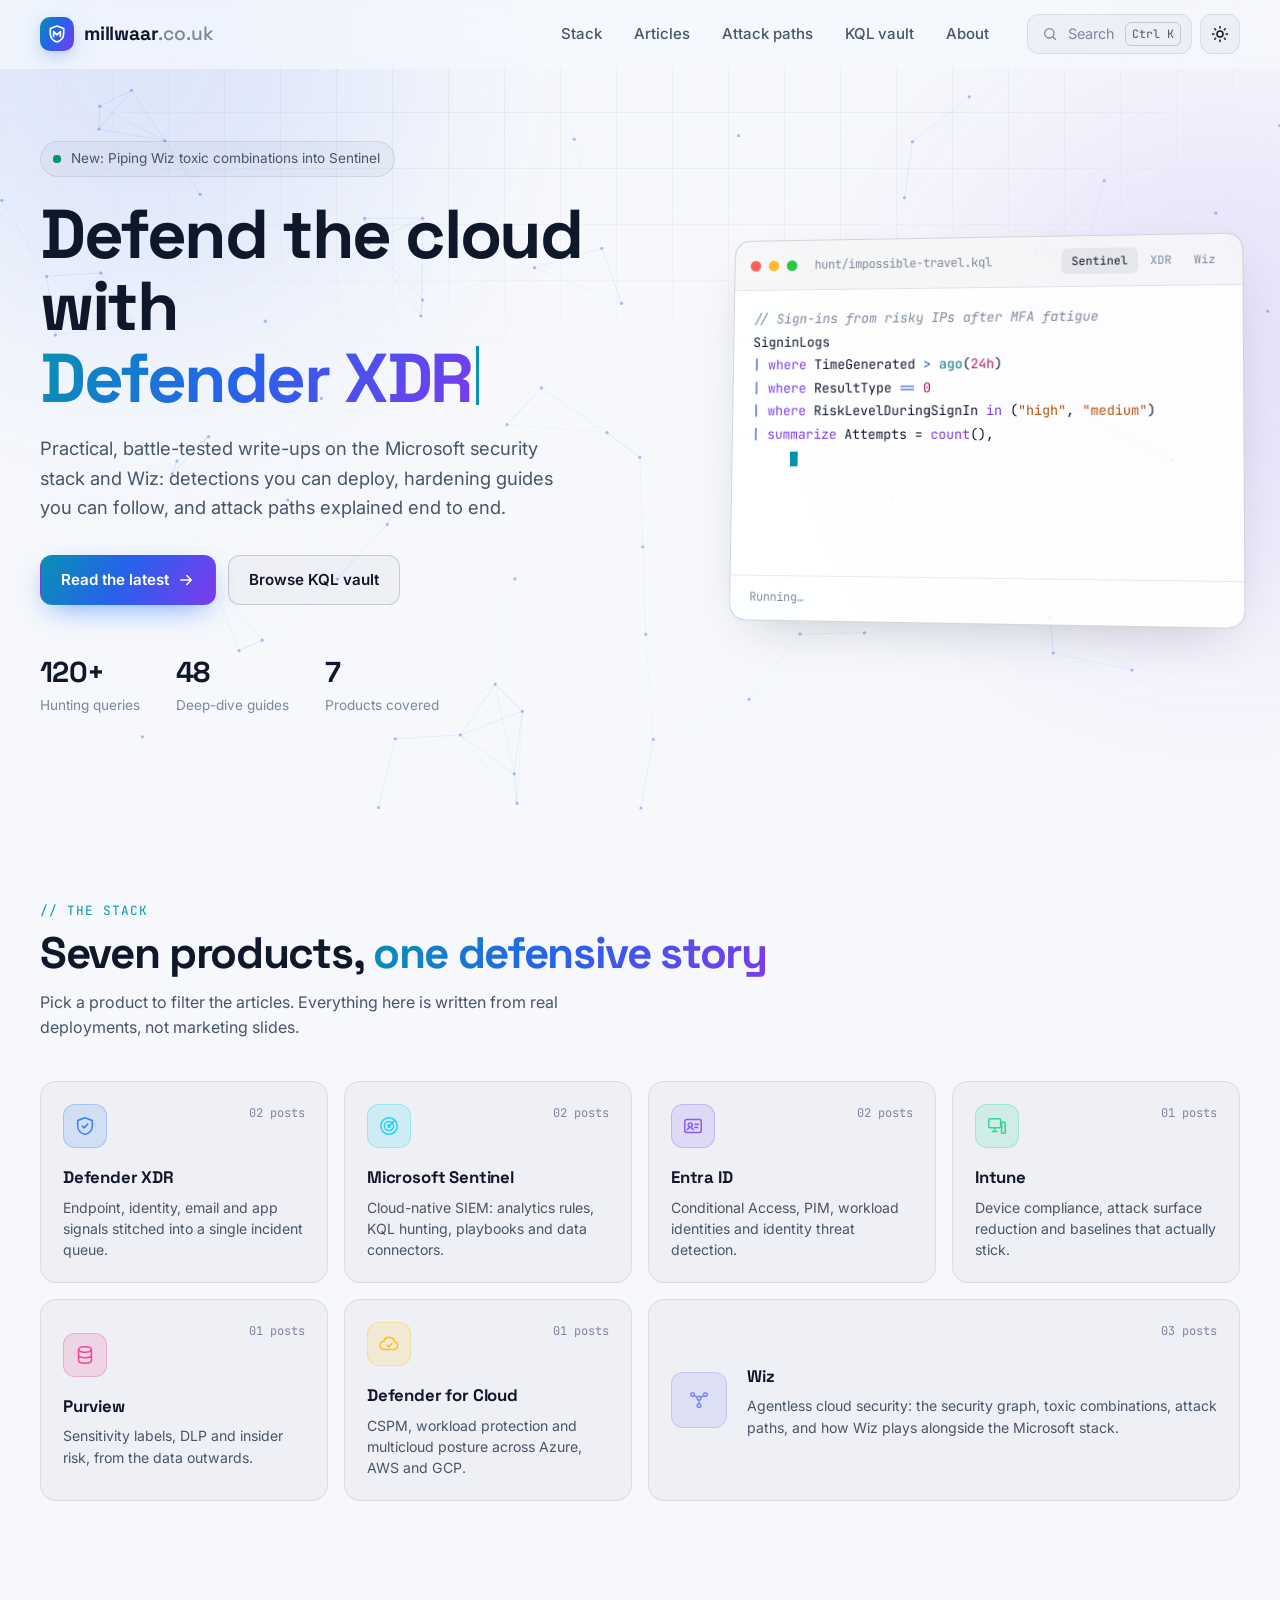
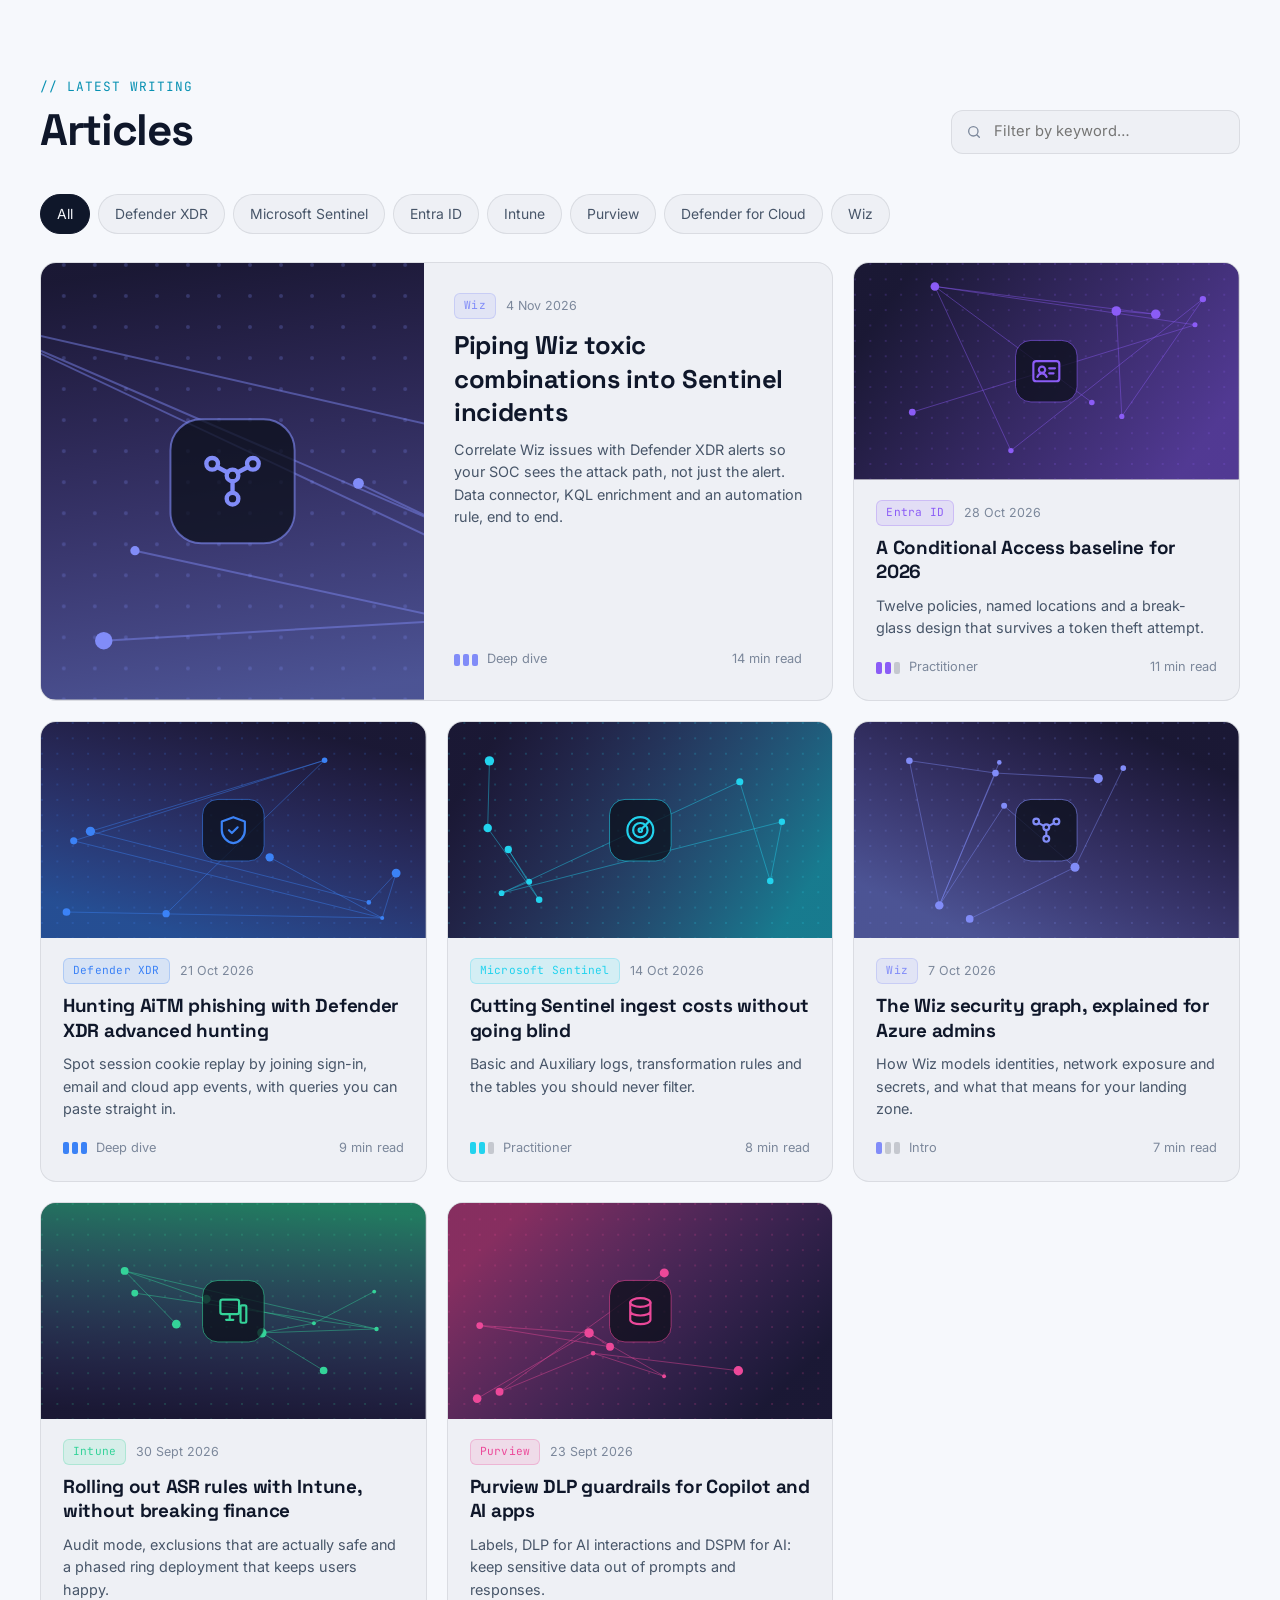
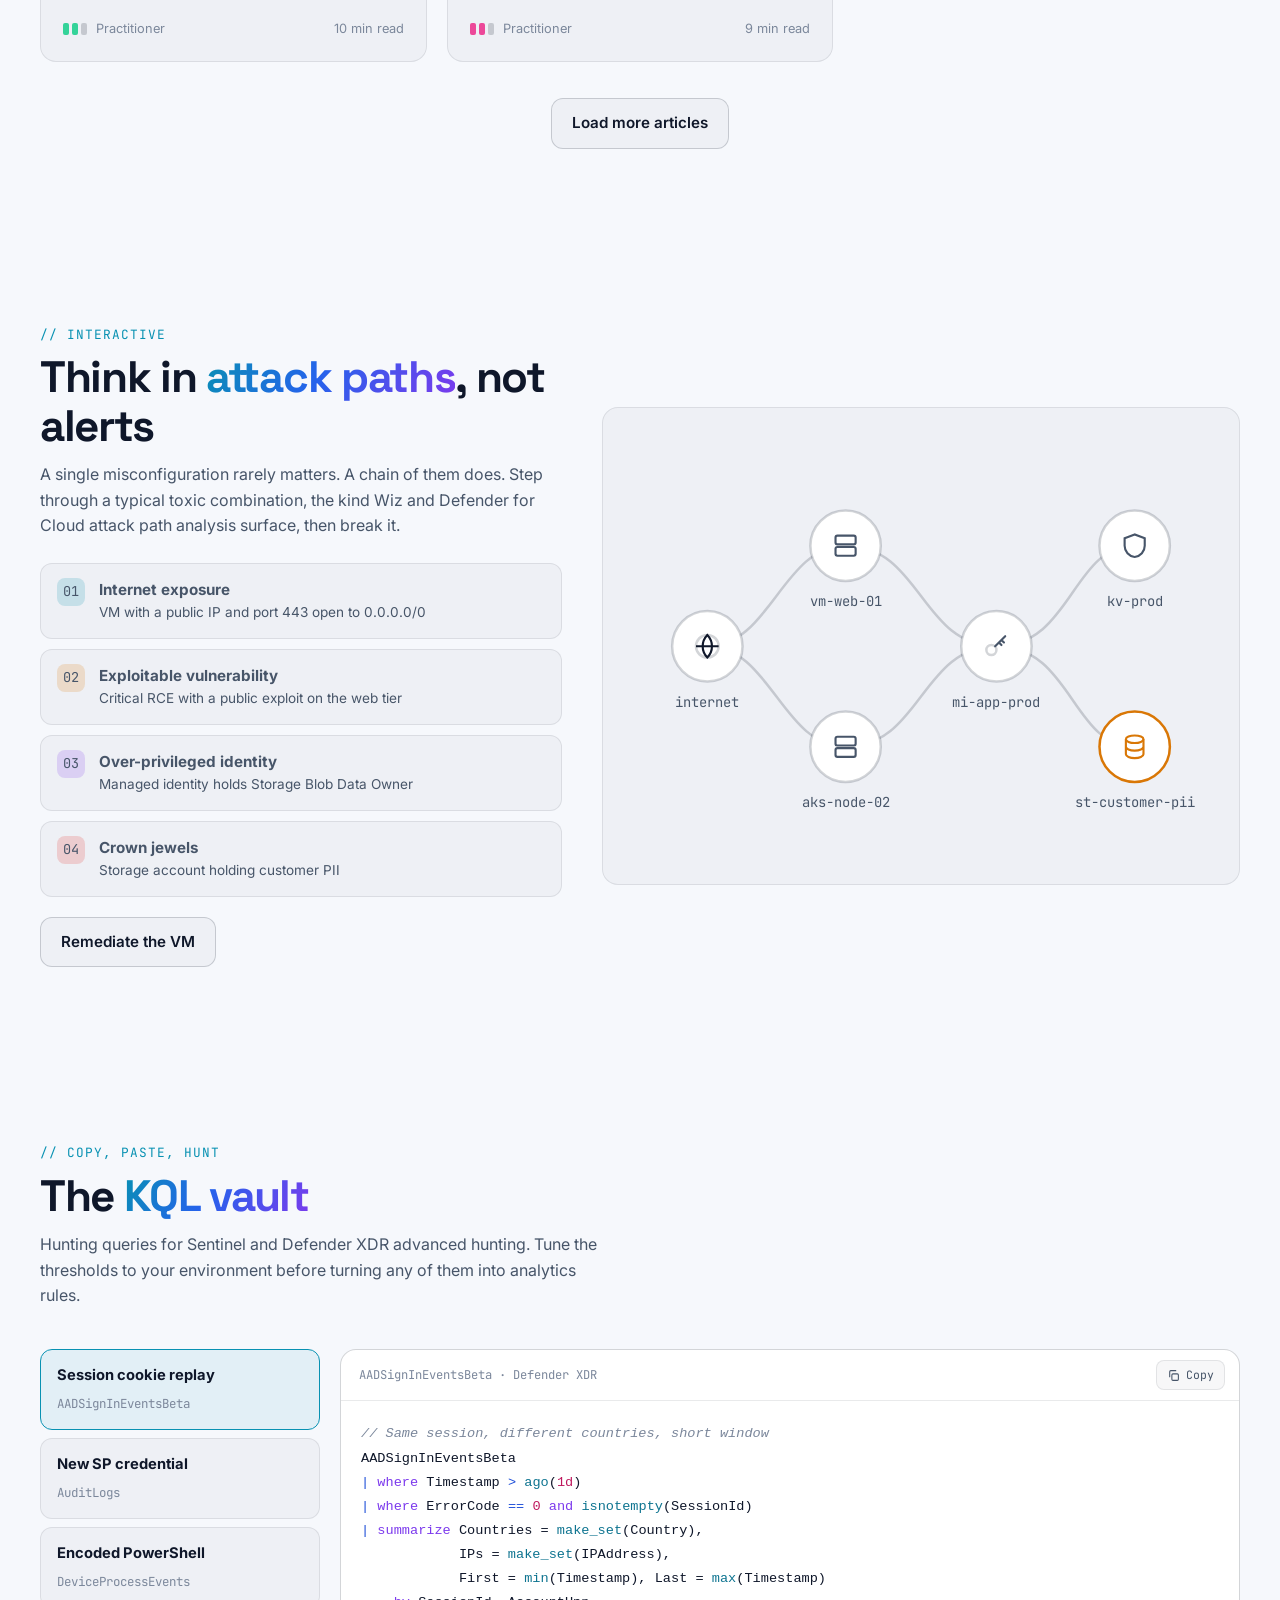
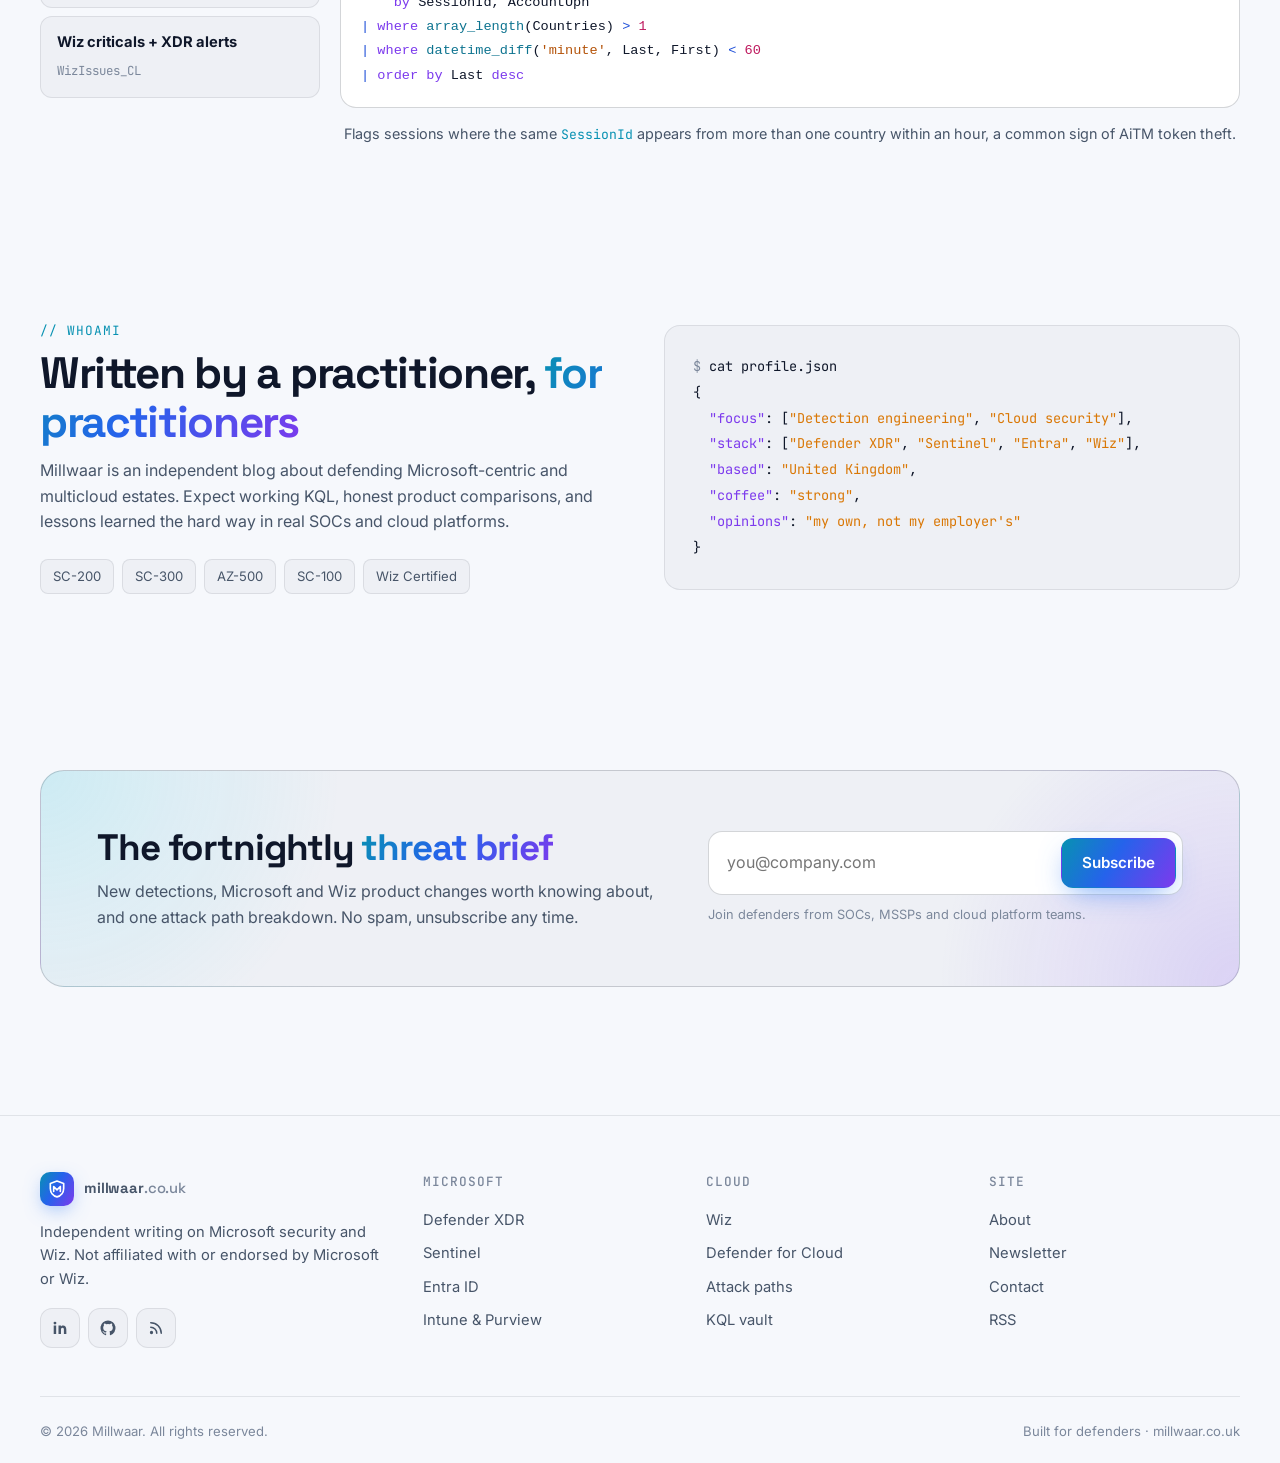
==== index.html @ f698fd33 "Design Millwaar cyber security blog site Static, dependency-free site for millwaar.co.uk covering th" ====
<!doctype html>
<html lang="en-GB">
<head>
  <meta charset="utf-8">
  <meta name="viewport" content="width=device-width, initial-scale=1">
  <title>Millwaar · Microsoft Security &amp; Wiz</title>
  <meta name="description" content="Hands-on cyber security writing on the Microsoft security stack (Defender XDR, Sentinel, Entra ID, Intune, Purview, Defender for Cloud) and Wiz cloud security.">
  <link rel="canonical" href="https://millwaar.co.uk/">
  <meta property="og:type" content="website">
  <meta property="og:title" content="Millwaar · Microsoft Security & Wiz">
  <meta property="og:description" content="Detections, hardening guides and cloud attack paths for defenders running Microsoft security and Wiz.">
  <meta property="og:url" content="https://millwaar.co.uk/">
  <meta name="theme-color" content="#07090f">
  <link rel="icon" href="assets/favicon.svg" type="image/svg+xml">
  <link rel="preconnect" href="https://fonts.googleapis.com">
  <link rel="preconnect" href="https://fonts.gstatic.com" crossorigin>
  <link href="https://fonts.googleapis.com/css2?family=Inter:wght@400;500;600;700&family=JetBrains+Mono:wght@400;500&family=Space+Grotesk:wght@500;600;700&display=swap" rel="stylesheet">
  <link rel="stylesheet" href="assets/css/styles.css">
  <script>
    (function () {
      var t; try { t = localStorage.getItem('mw-theme'); } catch (e) {}
      if (!t) t = window.matchMedia('(prefers-color-scheme: light)').matches ? 'light' : 'dark';
      document.documentElement.dataset.theme = t;
    })();
  </script>
</head>
<body>
  <a class="skip-link" href="#main">Skip to content</a>
  <div class="bg-grid" aria-hidden="true"></div>
  <div class="bg-glow bg-glow--1" aria-hidden="true"></div>
  <div class="bg-glow bg-glow--2" aria-hidden="true"></div>
  <div class="cursor-glow" aria-hidden="true"></div>

  <header class="site-header">
    <nav class="nav container" aria-label="Main">
      <a class="logo" href="./" aria-label="Millwaar home">
        <span class="logo__mark"><svg viewBox="0 0 24 24" fill="none" stroke="currentColor" stroke-width="2" stroke-linecap="round" stroke-linejoin="round"><path d="M12 2.5 4 5.5v6c0 5 3.4 9 8 10 4.6-1 8-5 8-10v-6l-8-3Z"/><path d="M8 15V9l4 4 4-4v6"/></svg></span>
        <span>millwaar<span class="logo__tld">.co.uk</span></span>
      </a>
      <ul class="nav__links" id="nav-links">
        <li><a href="#stack">Stack</a></li>
        <li><a href="#articles">Articles</a></li>
        <li><a href="#attack-paths">Attack paths</a></li>
        <li><a href="#kql">KQL vault</a></li>
        <li><a href="#about">About</a></li>
      </ul>
      <div class="nav__actions">
        <button class="search-trigger" type="button" aria-label="Search articles">
          <svg viewBox="0 0 24 24" fill="none" stroke="currentColor" stroke-width="2" stroke-linecap="round"><circle cx="11" cy="11" r="7"/><path d="m20 20-3.5-3.5"/></svg>
          <span class="search-trigger__label">Search</span><span class="kbd">Ctrl K</span>
        </button>
        <button class="icon-btn theme-toggle" type="button" aria-label="Toggle colour theme">
          <svg class="icon-moon" viewBox="0 0 24 24" fill="none" stroke="currentColor" stroke-width="2" stroke-linecap="round" stroke-linejoin="round"><path d="M20 14.5A8 8 0 0 1 9.5 4 8 8 0 1 0 20 14.5Z"/></svg>
          <svg class="icon-sun" viewBox="0 0 24 24" fill="none" stroke="currentColor" stroke-width="2" stroke-linecap="round"><circle cx="12" cy="12" r="4"/><path d="M12 2v2M12 20v2M4.9 4.9l1.4 1.4M17.7 17.7l1.4 1.4M2 12h2M20 12h2M4.9 19.1l1.4-1.4M17.7 6.3l1.4-1.4"/></svg>
        </button>
        <button class="icon-btn menu-toggle" type="button" aria-label="Open menu" aria-expanded="false" aria-controls="nav-links">
          <svg viewBox="0 0 24 24" fill="none" stroke="currentColor" stroke-width="2" stroke-linecap="round"><path d="M4 7h16M4 12h16M4 17h16"/></svg>
        </button>
      </div>
    </nav>
  </header>

  <main id="main">
    <!-- Hero -->
    <section class="hero">
      <canvas class="hero__canvas" aria-hidden="true"></canvas>
      <div class="container hero__inner">
        <div>
          <span class="eyebrow"><span class="pulse"></span> New: Piping Wiz toxic combinations into Sentinel</span>
          <h1>Defend the cloud with<br><span class="grad-text typed" data-words='["Defender XDR","Sentinel","Entra ID","Purview","Intune","Wiz"]'>Defender XDR</span></h1>
          <p class="hero__lead">Practical, battle-tested write-ups on the Microsoft security stack and Wiz: detections you can deploy, hardening guides you can follow, and attack paths explained end to end.</p>
          <div class="hero__cta">
            <a class="btn btn--primary" href="#articles">Read the latest
              <svg viewBox="0 0 24 24" fill="none" stroke="currentColor" stroke-width="2" stroke-linecap="round" stroke-linejoin="round"><path d="M5 12h14M13 6l6 6-6 6"/></svg></a>
            <a class="btn btn--ghost" href="#kql">Browse KQL vault</a>
          </div>
          <div class="hero__stats">
            <div><div class="stat__num" data-count="120" data-suffix="+">0</div><div class="stat__label">Hunting queries</div></div>
            <div><div class="stat__num" data-count="48">0</div><div class="stat__label">Deep-dive guides</div></div>
            <div><div class="stat__num" data-count="7">0</div><div class="stat__label">Products covered</div></div>
          </div>
        </div>

        <div class="console" aria-label="Example hunting queries">
          <div class="console__bar">
            <span class="dot dot--r"></span><span class="dot dot--y"></span><span class="dot dot--g"></span>
            <span class="console__title">hunt/impossible-travel.kql</span>
            <div class="console__tabs" role="tablist">
              <button class="console__tab is-active" data-tab="sentinel" role="tab" aria-selected="true">Sentinel</button>
              <button class="console__tab" data-tab="defender" role="tab" aria-selected="false">XDR</button>
              <button class="console__tab" data-tab="wiz" role="tab" aria-selected="false">Wiz</button>
            </div>
          </div>
          <div class="console__body" aria-live="off"></div>
          <div class="console__result"><span>Running…</span><span></span></div>
        </div>
      </div>
    </section>

    <!-- Stack -->
    <section class="section" id="stack">
      <div class="container">
        <div class="section__head reveal">
          <div>
            <div class="section__kicker">// the stack</div>
            <h2 class="section__title">Seven products, <span class="grad-text">one defensive story</span></h2>
            <p class="section__sub">Pick a product to filter the articles. Everything here is written from real deployments, not marketing slides.</p>
          </div>
        </div>
        <div class="stack-grid" id="stack-grid"></div>
      </div>
    </section>

    <!-- Articles -->
    <section class="section" id="articles">
      <div class="container">
        <div class="section__head reveal">
          <div>
            <div class="section__kicker">// latest writing</div>
            <h2 class="section__title">Articles</h2>
          </div>
          <label class="post-search">
            <svg viewBox="0 0 24 24" fill="none" stroke="currentColor" stroke-width="2" stroke-linecap="round"><circle cx="11" cy="11" r="7"/><path d="m20 20-3.5-3.5"/></svg>
            <input id="post-search" type="search" placeholder="Filter by keyword…" aria-label="Filter articles by keyword">
          </label>
        </div>
        <div class="filters reveal" role="group" aria-label="Filter by product"></div>
        <div class="posts-grid" id="posts-grid" aria-live="polite"></div>
        <div class="load-more-wrap"><button class="btn btn--ghost" id="load-more" type="button">Load more articles</button></div>
      </div>
    </section>

    <!-- Attack path -->
    <section class="section" id="attack-paths">
      <div class="container graph-wrap">
        <div class="reveal">
          <div class="section__kicker">// interactive</div>
          <h2 class="section__title">Think in <span class="grad-text">attack paths</span>, not alerts</h2>
          <p class="section__sub">A single misconfiguration rarely matters. A chain of them does. Step through a typical toxic combination, the kind Wiz and Defender for Cloud attack path analysis surface, then break it.</p>
          <ol class="steps">
            <li><button class="step" data-goto="1" style="--accent:var(--cyan)"><span class="step__n">01</span><span><strong>Internet exposure</strong><span>VM with a public IP and port 443 open to 0.0.0.0/0</span></span></button></li>
            <li><button class="step" data-goto="2" style="--accent:var(--amber)"><span class="step__n">02</span><span><strong>Exploitable vulnerability</strong><span>Critical RCE with a public exploit on the web tier</span></span></button></li>
            <li><button class="step" data-goto="3" style="--accent:var(--violet)"><span class="step__n">03</span><span><strong>Over-privileged identity</strong><span>Managed identity holds Storage Blob Data Owner</span></span></button></li>
            <li><button class="step" data-goto="4" style="--accent:var(--red)"><span class="step__n">04</span><span><strong>Crown jewels</strong><span>Storage account holding customer PII</span></span></button></li>
          </ol>
          <div style="margin-top:20px"><button class="btn btn--ghost" id="fix-path" type="button">Remediate the VM</button></div>
        </div>
        <div class="graph-panel reveal">
          <svg id="attack-graph" viewBox="0 0 480 360" role="img" aria-label="Attack path from the internet through a vulnerable VM and managed identity to a storage account">
            <path class="g-edge" data-step="1" d="M70 180 C 120 180, 130 100, 180 100"/>
            <path class="g-edge" d="M70 180 C 120 180, 130 260, 180 260"/>
            <path class="g-edge" data-step="3" d="M180 100 C 240 100, 240 180, 300 180"/>
            <path class="g-edge" d="M180 260 C 240 260, 240 180, 300 180"/>
            <path class="g-edge" d="M300 180 C 360 180, 360 100, 410 100"/>
            <path class="g-edge" data-step="4" d="M300 180 C 360 180, 360 260, 410 260"/>

            <g class="g-node" data-step="1" transform="translate(70 180)">
              <circle r="28"/><g class="g-icon" transform="translate(-12 -12)"><svg width="24" height="24" viewBox="0 0 24 24" fill="none" stroke="currentColor" stroke-width="1.7"><circle cx="12" cy="12" r="9"/><path d="M3 12h18M12 3c2.5 2.6 3.7 5.6 3.7 9s-1.2 6.4-3.7 9c-2.5-2.6-3.7-5.6-3.7-9S9.5 5.6 12 3Z"/></svg></g>
              <text y="48">internet</text>
            </g>
            <g class="g-node" data-step="1" data-fix transform="translate(180 100)">
              <circle r="28"/><g transform="translate(-12 -12)" style="color:var(--text-dim)"><svg width="24" height="24" viewBox="0 0 24 24" fill="none" stroke="currentColor" stroke-width="1.7"><rect x="4" y="4" width="16" height="7" rx="1.5"/><rect x="4" y="13" width="16" height="7" rx="1.5"/></svg></g>
              <text y="48">vm-web-01</text>
              <g class="g-badge" transform="translate(20 -26)" style="opacity:0;transition:opacity .3s">
                <rect x="-4" y="-10" width="64" height="20" rx="6" fill="var(--amber)"/>
                <text x="28" y="4" style="fill:#000;font-size:10px;font-weight:600">CVE · 9.8</text>
              </g>
            </g>
            <g class="g-node" transform="translate(180 260)">
              <circle r="28"/><g transform="translate(-12 -12)" style="color:var(--text-dim)"><svg width="24" height="24" viewBox="0 0 24 24" fill="none" stroke="currentColor" stroke-width="1.7"><rect x="4" y="4" width="16" height="7" rx="1.5"/><rect x="4" y="13" width="16" height="7" rx="1.5"/></svg></g>
              <text y="48">aks-node-02</text>
            </g>
            <g class="g-node" data-step="3" transform="translate(300 180)">
              <circle r="28"/><g transform="translate(-12 -12)" style="color:var(--text-dim)"><svg width="24" height="24" viewBox="0 0 24 24" fill="none" stroke="currentColor" stroke-width="1.7" stroke-linecap="round"><circle cx="8" cy="15" r="4"/><path d="m11 12 8-8M16 7l2 2M14 9l2 2"/></svg></g>
              <text y="48">mi-app-prod</text>
            </g>
            <g class="g-node" transform="translate(410 100)">
              <circle r="28"/><g transform="translate(-12 -12)" style="color:var(--text-dim)"><svg width="24" height="24" viewBox="0 0 24 24" fill="none" stroke="currentColor" stroke-width="1.7"><path d="M12 3 4 6v6c0 4.5 3.4 8.4 8 9 4.6-.6 8-4.5 8-9V6l-8-3Z"/></svg></g>
              <text y="48">kv-prod</text>
            </g>
            <g class="g-node is-crown" data-step="4" transform="translate(410 260)">
              <circle r="28"/><g transform="translate(-12 -12)" style="color:var(--amber)"><svg width="24" height="24" viewBox="0 0 24 24" fill="none" stroke="currentColor" stroke-width="1.7"><ellipse cx="12" cy="6" rx="7" ry="3"/><path d="M5 6v6c0 1.7 3.1 3 7 3s7-1.3 7-3V6M5 12v6c0 1.7 3.1 3 7 3s7-1.3 7-3v-6"/></svg></g>
              <text y="48">st-customer-pii</text>
            </g>
          </svg>
        </div>
      </div>
    </section>

    <!-- KQL vault -->
    <section class="section" id="kql">
      <div class="container">
        <div class="section__head reveal">
          <div>
            <div class="section__kicker">// copy, paste, hunt</div>
            <h2 class="section__title">The <span class="grad-text">KQL vault</span></h2>
            <p class="section__sub">Hunting queries for Sentinel and Defender XDR advanced hunting. Tune the thresholds to your environment before turning any of them into analytics rules.</p>
          </div>
        </div>
        <div class="kql-layout reveal">
          <div class="kql-list" id="kql-list" role="tablist" aria-label="Queries"></div>
          <div>
            <div class="code-block">
              <div class="code-block__head"><span id="kql-file"></span>
                <button class="copy-btn" type="button"><svg viewBox="0 0 24 24" fill="none" stroke="currentColor" stroke-width="2"><rect x="9" y="9" width="12" height="12" rx="2"/><path d="M5 15V5a2 2 0 0 1 2-2h10"/></svg><span>Copy</span></button>
              </div>
              <pre><code id="kql-code"></code></pre>
            </div>
            <p class="kql-desc" id="kql-desc"></p>
          </div>
        </div>
      </div>
    </section>

    <!-- About -->
    <section class="section" id="about">
      <div class="container about">
        <div class="reveal">
          <div class="section__kicker">// whoami</div>
          <h2 class="section__title">Written by a practitioner, <span class="grad-text">for practitioners</span></h2>
          <p class="section__sub">Millwaar is an independent blog about defending Microsoft-centric and multicloud estates. Expect working KQL, honest product comparisons, and lessons learned the hard way in real SOCs and cloud platforms.</p>
          <div class="cert-list">
            <span class="cert">SC-200</span><span class="cert">SC-300</span><span class="cert">AZ-500</span><span class="cert">SC-100</span><span class="cert">Wiz Certified</span>
          </div>
        </div>
        <div class="about__card reveal" aria-label="Profile summary">
<span class="p">$</span> cat profile.json<br>
{<br>
&nbsp;&nbsp;<span class="k">"focus"</span>: [<span class="s">"Detection engineering"</span>, <span class="s">"Cloud security"</span>],<br>
&nbsp;&nbsp;<span class="k">"stack"</span>: [<span class="s">"Defender XDR"</span>, <span class="s">"Sentinel"</span>, <span class="s">"Entra"</span>, <span class="s">"Wiz"</span>],<br>
&nbsp;&nbsp;<span class="k">"based"</span>: <span class="s">"United Kingdom"</span>,<br>
&nbsp;&nbsp;<span class="k">"coffee"</span>: <span class="s">"strong"</span>,<br>
&nbsp;&nbsp;<span class="k">"opinions"</span>: <span class="s">"my own, not my employer's"</span><br>
}
        </div>
      </div>
    </section>

    <!-- Newsletter -->
    <section class="section" id="newsletter">
      <div class="container">
        <div class="newsletter reveal">
          <div>
            <h2>The fortnightly <span class="grad-text">threat brief</span></h2>
            <p>New detections, Microsoft and Wiz product changes worth knowing about, and one attack path breakdown. No spam, unsubscribe any time.</p>
          </div>
          <form class="subscribe-wrap" novalidate>
            <div class="subscribe">
              <input type="email" required placeholder="you@company.com" aria-label="Email address">
              <button class="btn btn--primary" type="submit">Subscribe</button>
            </div>
            <div class="subscribe__note">Join defenders from SOCs, MSSPs and cloud platform teams.</div>
          </form>
        </div>
      </div>
    </section>
  </main>

  <footer class="site-footer">
    <div class="container">
      <div class="footer__grid">
        <div class="footer__about">
          <a class="logo" href="./"><span class="logo__mark"><svg viewBox="0 0 24 24" fill="none" stroke="currentColor" stroke-width="2" stroke-linecap="round" stroke-linejoin="round"><path d="M12 2.5 4 5.5v6c0 5 3.4 9 8 10 4.6-1 8-5 8-10v-6l-8-3Z"/><path d="M8 15V9l4 4 4-4v6"/></svg></span><span>millwaar<span class="logo__tld">.co.uk</span></span></a>
          <p>Independent writing on Microsoft security and Wiz. Not affiliated with or endorsed by Microsoft or Wiz.</p>
          <div class="socials">
            <a class="icon-btn" href="#" aria-label="LinkedIn"><svg viewBox="0 0 24 24" fill="currentColor"><path d="M6.9 8.8H3.6V20h3.3V8.8ZM5.3 3.5a1.9 1.9 0 1 0 0 3.8 1.9 1.9 0 0 0 0-3.8ZM20.4 13.6c0-3-1.6-5-4.3-5-1.4 0-2.4.8-2.8 1.5V8.8H10V20h3.3v-5.6c0-1.5.3-2.9 2.1-2.9s1.8 1.7 1.8 3V20h3.3l-.1-6.4Z"/></svg></a>
            <a class="icon-btn" href="#" aria-label="GitHub"><svg viewBox="0 0 24 24" fill="currentColor"><path d="M12 2a10 10 0 0 0-3.2 19.5c.5.1.7-.2.7-.5v-1.7c-2.8.6-3.4-1.3-3.4-1.3-.4-1.2-1.1-1.5-1.1-1.5-.9-.6.1-.6.1-.6 1 .1 1.5 1 1.5 1 .9 1.6 2.4 1.1 3 .8.1-.6.4-1.1.6-1.3-2.2-.3-4.6-1.1-4.6-5 0-1.1.4-2 1-2.7-.1-.3-.4-1.3.1-2.7 0 0 .8-.3 2.8 1a9.6 9.6 0 0 1 5 0c1.9-1.3 2.8-1 2.8-1 .5 1.4.2 2.4.1 2.7.6.7 1 1.6 1 2.7 0 3.9-2.3 4.7-4.6 5 .4.3.7.9.7 1.9V21c0 .3.2.6.7.5A10 10 0 0 0 12 2Z"/></svg></a>
            <a class="icon-btn" href="#" aria-label="RSS feed"><svg viewBox="0 0 24 24" fill="none" stroke="currentColor" stroke-width="2" stroke-linecap="round"><path d="M5 11a8 8 0 0 1 8 8M5 5a14 14 0 0 1 14 14"/><circle cx="6" cy="18" r="1.2" fill="currentColor"/></svg></a>
          </div>
        </div>
        <div>
          <h4>Microsoft</h4>
          <ul><li><a href="#articles">Defender XDR</a></li><li><a href="#articles">Sentinel</a></li><li><a href="#articles">Entra ID</a></li><li><a href="#articles">Intune &amp; Purview</a></li></ul>
        </div>
        <div>
          <h4>Cloud</h4>
          <ul><li><a href="#articles">Wiz</a></li><li><a href="#articles">Defender for Cloud</a></li><li><a href="#attack-paths">Attack paths</a></li><li><a href="#kql">KQL vault</a></li></ul>
        </div>
        <div>
          <h4>Site</h4>
          <ul><li><a href="#about">About</a></li><li><a href="#newsletter">Newsletter</a></li><li><a href="mailto:hello@millwaar.co.uk">Contact</a></li><li><a href="#">RSS</a></li></ul>
        </div>
      </div>
      <div class="footer__bottom">
        <span>© <span data-year>2026</span> Millwaar. All rights reserved.</span>
        <span>Built for defenders · millwaar.co.uk</span>
      </div>
    </div>
  </footer>

  <!-- Search modal -->
  <div class="search-modal" role="dialog" aria-modal="true" aria-label="Search articles">
    <div class="search-modal__backdrop"></div>
    <div class="search-modal__panel">
      <div class="search-modal__input">
        <svg viewBox="0 0 24 24" fill="none" stroke="currentColor" stroke-width="2" stroke-linecap="round"><circle cx="11" cy="11" r="7"/><path d="m20 20-3.5-3.5"/></svg>
        <input type="text" placeholder="Search Sentinel, Wiz, Conditional Access…" aria-label="Search">
        <span class="kbd">Esc</span>
      </div>
      <ul class="search-results" role="listbox"></ul>
      <div class="search-modal__foot"><span><span class="kbd">↑</span> <span class="kbd">↓</span> navigate</span><span><span class="kbd">↵</span> open</span></div>
    </div>
  </div>

  <script src="assets/js/data.js"></script>
  <script src="assets/js/main.js"></script>
</body>
</html>
---- assets/css/styles.css ----
/* ==========================================================================
   Millwaar — Cyber security blog
   Microsoft Security Stack & Wiz
   ========================================================================== */

:root {
  --bg: #07090f;
  --bg-2: #0c1019;
  --surface: rgba(255, 255, 255, 0.035);
  --surface-2: rgba(255, 255, 255, 0.06);
  --border: rgba(255, 255, 255, 0.08);
  --border-strong: rgba(255, 255, 255, 0.16);
  --text: #e8ecf4;
  --text-dim: #9aa4b8;
  --text-faint: #6b7489;

  --cyan: #22d3ee;
  --blue: #3b82f6;
  --violet: #8b5cf6;
  --pink: #ec4899;
  --green: #34d399;
  --amber: #fbbf24;
  --red: #f87171;

  --grad: linear-gradient(120deg, var(--cyan) 0%, var(--blue) 45%, var(--violet) 100%);
  --grad-soft: linear-gradient(120deg, rgba(34, 211, 238, .15), rgba(139, 92, 246, .15));

  --radius: 16px;
  --radius-sm: 10px;
  --shadow: 0 20px 60px -20px rgba(0, 0, 0, .6);
  --maxw: 1200px;

  --font-sans: "Inter", system-ui, -apple-system, "Segoe UI", sans-serif;
  --font-display: "Space Grotesk", var(--font-sans);
  --font-mono: "JetBrains Mono", ui-monospace, "Cascadia Code", Consolas, monospace;

  color-scheme: dark;
}

:root[data-theme="light"] {
  --bg: #f6f8fc;
  --bg-2: #ffffff;
  --surface: rgba(15, 23, 42, 0.03);
  --surface-2: rgba(15, 23, 42, 0.06);
  --border: rgba(15, 23, 42, 0.09);
  --border-strong: rgba(15, 23, 42, 0.18);
  --text: #0f172a;
  --text-dim: #475569;
  --text-faint: #7b879b;
  --cyan: #0891b2;
  --blue: #2563eb;
  --violet: #7c3aed;
  --green: #059669;
  --amber: #d97706;
  --red: #dc2626;
  --shadow: 0 20px 50px -24px rgba(15, 23, 42, .25);
  color-scheme: light;
}

*, *::before, *::after { box-sizing: border-box; }

html { scroll-behavior: smooth; -webkit-text-size-adjust: 100%; }

body {
  margin: 0;
  background: var(--bg);
  color: var(--text);
  font-family: var(--font-sans);
  font-size: 16px;
  line-height: 1.6;
  -webkit-font-smoothing: antialiased;
  overflow-x: hidden;
  transition: background .3s ease, color .3s ease;
}

img, svg { display: block; max-width: 100%; }
a { color: inherit; text-decoration: none; }
button { font: inherit; color: inherit; cursor: pointer; }
::selection { background: rgba(34, 211, 238, .3); }

:focus-visible { outline: 2px solid var(--cyan); outline-offset: 3px; border-radius: 6px; }

.container { width: min(var(--maxw), 100% - 32px); margin-inline: auto; }

.skip-link {
  position: absolute; left: 16px; top: -60px; z-index: 200;
  background: var(--cyan); color: #000; padding: 8px 14px; border-radius: 8px; font-weight: 600;
}
.skip-link:focus { top: 16px; }

/* Background ornaments ---------------------------------------------------- */
.bg-grid {
  position: fixed; inset: 0; z-index: -2; pointer-events: none;
  background-image:
    linear-gradient(var(--border) 1px, transparent 1px),
    linear-gradient(90deg, var(--border) 1px, transparent 1px);
  background-size: 56px 56px;
  mask-image: radial-gradient(ellipse 80% 60% at 50% 0%, #000 30%, transparent 75%);
  opacity: .55;
}
.bg-glow {
  position: fixed; z-index: -1; pointer-events: none; border-radius: 50%;
  filter: blur(120px); opacity: .35;
}
.bg-glow--1 { width: 520px; height: 520px; background: var(--blue); top: -200px; left: -120px; }
.bg-glow--2 { width: 480px; height: 480px; background: var(--violet); top: 120px; right: -180px; opacity: .25; }
:root[data-theme="light"] .bg-glow { opacity: .12; }

.cursor-glow {
  position: fixed; width: 420px; height: 420px; border-radius: 50%; pointer-events: none; z-index: -1;
  background: radial-gradient(circle, rgba(34, 211, 238, .08), transparent 65%);
  transform: translate(-50%, -50%); transition: opacity .3s; opacity: 0;
}

/* Header ------------------------------------------------------------------ */
.site-header {
  position: sticky; top: 0; z-index: 100;
  backdrop-filter: blur(16px) saturate(140%);
  -webkit-backdrop-filter: blur(16px) saturate(140%);
  background: color-mix(in srgb, var(--bg) 72%, transparent);
  border-bottom: 1px solid transparent;
  transition: border-color .3s;
}
.site-header.is-scrolled { border-bottom-color: var(--border); }
.nav { display: flex; align-items: center; gap: 24px; height: 68px; }

.logo { display: flex; align-items: center; gap: 10px; font-family: var(--font-display); font-weight: 700; font-size: 1.2rem; letter-spacing: -.01em; }
.logo__mark {
  width: 34px; height: 34px; border-radius: 10px; display: grid; place-items: center;
  background: var(--grad); color: #fff; box-shadow: 0 6px 20px -6px rgba(59, 130, 246, .7);
}
.logo__mark svg { width: 20px; height: 20px; }
.logo__tld { color: var(--text-faint); font-weight: 500; }

.nav__links { display: flex; gap: 4px; margin-left: auto; list-style: none; padding: 0; margin-block: 0; }
.nav__links a {
  padding: 8px 14px; border-radius: 999px; color: var(--text-dim); font-size: .94rem; font-weight: 500;
  transition: color .2s, background .2s;
}
.nav__links a:hover, .nav__links a[aria-current="page"] { color: var(--text); background: var(--surface-2); }

.nav__actions { display: flex; align-items: center; gap: 8px; }
.icon-btn {
  display: inline-grid; place-items: center; width: 40px; height: 40px; border-radius: 12px;
  background: var(--surface); border: 1px solid var(--border); transition: border-color .2s, background .2s;
}
.icon-btn:hover { border-color: var(--border-strong); background: var(--surface-2); }
.icon-btn svg { width: 18px; height: 18px; }

.search-trigger {
  display: inline-flex; align-items: center; gap: 10px; height: 40px; padding: 0 10px 0 14px;
  border-radius: 12px; background: var(--surface); border: 1px solid var(--border); color: var(--text-faint);
  font-size: .9rem; transition: border-color .2s;
}
.search-trigger:hover { border-color: var(--border-strong); }
.search-trigger svg { width: 16px; height: 16px; }
.kbd {
  font-family: var(--font-mono); font-size: .72rem; padding: 2px 6px; border-radius: 6px;
  border: 1px solid var(--border-strong); color: var(--text-dim);
}

.theme-toggle .icon-sun { display: none; }
:root[data-theme="light"] .theme-toggle .icon-sun { display: block; }
:root[data-theme="light"] .theme-toggle .icon-moon { display: none; }

.menu-toggle { display: none; }

/* Buttons ----------------------------------------------------------------- */
.btn {
  display: inline-flex; align-items: center; gap: 8px; padding: 12px 20px; border-radius: 12px;
  font-weight: 600; font-size: .95rem; border: 1px solid transparent; transition: transform .2s, box-shadow .2s, background .2s, border-color .2s;
}
.btn svg { width: 18px; height: 18px; transition: transform .2s; }
.btn:hover svg { transform: translateX(3px); }
.btn--primary { background: var(--grad); color: #fff; box-shadow: 0 10px 30px -10px rgba(59, 130, 246, .8); }
.btn--primary:hover { transform: translateY(-2px); box-shadow: 0 16px 40px -12px rgba(139, 92, 246, .9); }
.btn--ghost { background: var(--surface); border-color: var(--border-strong); }
.btn--ghost:hover { background: var(--surface-2); }

/* Hero -------------------------------------------------------------------- */
.hero { position: relative; padding: 72px 0 96px; }
.hero__canvas { position: absolute; inset: 0; width: 100%; height: 100%; z-index: -1; opacity: .7; }
.hero__inner { display: grid; grid-template-columns: 1.1fr .9fr; gap: 56px; align-items: center; }

.eyebrow {
  display: inline-flex; align-items: center; gap: 10px; padding: 6px 14px 6px 8px; border-radius: 999px;
  background: var(--surface); border: 1px solid var(--border); font-size: .85rem; color: var(--text-dim);
}
.pulse { position: relative; width: 8px; height: 8px; border-radius: 50%; background: var(--green); margin-left: 4px; }
.pulse::after {
  content: ""; position: absolute; inset: 0; border-radius: 50%; background: var(--green);
  animation: pulse 2s infinite;
}
@keyframes pulse { 0% { transform: scale(1); opacity: .7; } 100% { transform: scale(3); opacity: 0; } }

.hero h1 {
  font-family: var(--font-display); font-size: clamp(2.5rem, 5.4vw, 4.4rem); line-height: 1.04;
  letter-spacing: -.035em; margin: 22px 0 20px; font-weight: 700;
}
.grad-text { background: var(--grad); -webkit-background-clip: text; background-clip: text; color: transparent; }
.typed { display: inline-block; min-width: 1ch; }
.typed::after {
  content: ""; display: inline-block; width: 3px; height: .85em; margin-left: 4px; vertical-align: -0.05em;
  background: var(--cyan); animation: blink 1s steps(1) infinite;
}
@keyframes blink { 50% { opacity: 0; } }

.hero__lead { font-size: 1.15rem; color: var(--text-dim); max-width: 34rem; margin: 0 0 32px; }
.hero__cta { display: flex; flex-wrap: wrap; gap: 12px; }

.hero__stats { display: flex; gap: 36px; margin-top: 44px; flex-wrap: wrap; }
.stat__num { font-family: var(--font-display); font-size: 1.8rem; font-weight: 700; letter-spacing: -.02em; }
.stat__label { font-size: .85rem; color: var(--text-faint); }

/* Terminal / console card */
.console {
  position: relative; border-radius: var(--radius); background: color-mix(in srgb, var(--bg-2) 88%, transparent);
  border: 1px solid var(--border-strong); box-shadow: var(--shadow); overflow: hidden;
  transform: perspective(1200px) rotateY(-6deg) rotateX(3deg); transition: transform .5s ease;
}
.console:hover { transform: perspective(1200px) rotateY(0) rotateX(0); }
.console::before {
  content: ""; position: absolute; inset: -1px; border-radius: inherit; padding: 1px; pointer-events: none;
  background: var(--grad); -webkit-mask: linear-gradient(#000 0 0) content-box, linear-gradient(#000 0 0);
  -webkit-mask-composite: xor; mask-composite: exclude; opacity: .5;
}
.console__bar {
  display: flex; align-items: center; gap: 8px; padding: 12px 16px; border-bottom: 1px solid var(--border);
  background: var(--surface);
}
.dot { width: 11px; height: 11px; border-radius: 50%; }
.dot--r { background: #ff5f57; } .dot--y { background: #febc2e; } .dot--g { background: #28c840; }
.console__title { margin-left: 10px; font-family: var(--font-mono); font-size: .78rem; color: var(--text-faint); }
.console__tabs { display: flex; gap: 2px; margin-left: auto; }
.console__tab {
  font-family: var(--font-mono); font-size: .72rem; padding: 4px 10px; border-radius: 6px; border: 0;
  background: transparent; color: var(--text-faint);
}
.console__tab.is-active { background: var(--surface-2); color: var(--text); }
.console__body {
  font-family: var(--font-mono); font-size: .84rem; line-height: 1.75; padding: 18px 20px; min-height: 290px;
  white-space: pre-wrap; word-break: break-word;
}
.console__result {
  border-top: 1px solid var(--border); padding: 12px 20px; font-family: var(--font-mono); font-size: .75rem;
  color: var(--text-faint); display: flex; justify-content: space-between; gap: 12px;
}
.console__result strong { color: var(--green); font-weight: 500; }

/* Syntax colouring (KQL-ish) */
.tok-kw { color: #c084fc; }
.tok-fn { color: #22d3ee; }
.tok-str { color: #fbbf24; }
.tok-num { color: #f472b6; }
.tok-com { color: var(--text-faint); font-style: italic; }
.tok-op { color: #60a5fa; }
:root[data-theme="light"] .tok-kw { color: #7c3aed; }
:root[data-theme="light"] .tok-fn { color: #0e7490; }
:root[data-theme="light"] .tok-str { color: #b45309; }
:root[data-theme="light"] .tok-num { color: #be185d; }
:root[data-theme="light"] .tok-op { color: #1d4ed8; }

.caret { display: inline-block; width: 8px; height: 1.1em; background: var(--cyan); vertical-align: text-bottom; animation: blink 1s steps(1) infinite; }

/* Sections ---------------------------------------------------------------- */
.section { padding: 88px 0; position: relative; }
.section__head { display: flex; align-items: end; justify-content: space-between; gap: 24px; margin-bottom: 40px; flex-wrap: wrap; }
.section__kicker { font-family: var(--font-mono); font-size: .8rem; color: var(--cyan); letter-spacing: .08em; text-transform: uppercase; }
.section__title { font-family: var(--font-display); font-size: clamp(1.9rem, 3.6vw, 2.75rem); letter-spacing: -.03em; line-height: 1.1; margin: 8px 0 0; }
.section__sub { color: var(--text-dim); max-width: 36rem; margin: 12px 0 0; }

/* Stack tiles ------------------------------------------------------------- */
.stack-grid { display: grid; grid-template-columns: repeat(4, 1fr); gap: 16px; }
.stack-tile {
  position: relative; text-align: left; padding: 22px; border-radius: var(--radius);
  background: var(--surface); border: 1px solid var(--border); overflow: hidden;
  transition: transform .25s, border-color .25s;
}
.stack-tile::before {
  content: ""; position: absolute; inset: 0; opacity: 0; transition: opacity .3s;
  background: radial-gradient(400px circle at var(--mx, 50%) var(--my, 50%), color-mix(in srgb, var(--accent) 22%, transparent), transparent 45%);
}
.stack-tile:hover { transform: translateY(-4px); border-color: color-mix(in srgb, var(--accent) 50%, transparent); }
.stack-tile:hover::before { opacity: 1; }
.stack-tile > * { position: relative; }
.stack-tile__icon {
  width: 44px; height: 44px; border-radius: 12px; display: grid; place-items: center; margin-bottom: 16px;
  background: color-mix(in srgb, var(--accent) 16%, transparent); color: var(--accent);
  border: 1px solid color-mix(in srgb, var(--accent) 30%, transparent);
}
.stack-tile__icon svg { width: 22px; height: 22px; }
.stack-tile h3 { margin: 0 0 6px; font-size: 1.05rem; font-family: var(--font-display); letter-spacing: -.01em; }
.stack-tile p { margin: 0; font-size: .88rem; color: var(--text-dim); line-height: 1.5; }
.stack-tile__count { position: absolute; top: 22px; right: 22px; font-family: var(--font-mono); font-size: .75rem; color: var(--text-faint); }
.stack-tile--wide { grid-column: span 2; display: flex; gap: 20px; align-items: center; }
.stack-tile--wide .stack-tile__icon { margin: 0; width: 56px; height: 56px; flex: none; }

/* Posts ------------------------------------------------------------------- */
.filters { display: flex; gap: 8px; flex-wrap: wrap; margin-bottom: 28px; }
.chip {
  padding: 8px 16px; border-radius: 999px; border: 1px solid var(--border); background: var(--surface);
  font-size: .87rem; color: var(--text-dim); transition: all .2s;
}
.chip:hover { color: var(--text); border-color: var(--border-strong); }
.chip.is-active { background: var(--text); color: var(--bg); border-color: var(--text); }

.post-search {
  display: flex; align-items: center; gap: 10px; padding: 0 14px; height: 44px; min-width: 260px;
  border-radius: 12px; border: 1px solid var(--border); background: var(--surface);
}
.post-search svg { width: 16px; height: 16px; color: var(--text-faint); flex: none; }
.post-search input { flex: 1; background: none; border: 0; outline: 0; color: var(--text); font: inherit; font-size: .92rem; min-width: 0; }

.posts-grid { display: grid; grid-template-columns: repeat(3, 1fr); gap: 20px; }
.post-card {
  position: relative; display: flex; flex-direction: column; border-radius: var(--radius); overflow: hidden;
  background: var(--surface); border: 1px solid var(--border); transition: transform .3s, border-color .3s, box-shadow .3s;
  transform-style: preserve-3d; animation: cardIn .5s both;
}
@keyframes cardIn { from { opacity: 0; transform: translateY(16px); } to { opacity: 1; transform: none; } }
.post-card:hover { border-color: var(--border-strong); box-shadow: var(--shadow); }
.post-card__art { position: relative; aspect-ratio: 16 / 9; overflow: hidden; background: var(--bg-2); }
.post-card__art svg { width: 100%; height: 100%; transition: transform .6s ease; }
.post-card:hover .post-card__art svg { transform: scale(1.06); }
.post-card__body { padding: 20px 22px 22px; display: flex; flex-direction: column; gap: 10px; flex: 1; }
.post-card__meta { display: flex; align-items: center; gap: 10px; font-size: .78rem; color: var(--text-faint); flex-wrap: wrap; }
.tag {
  font-family: var(--font-mono); font-size: .7rem; padding: 3px 9px; border-radius: 6px; letter-spacing: .02em;
  color: var(--accent, var(--cyan)); background: color-mix(in srgb, var(--accent, var(--cyan)) 13%, transparent);
  border: 1px solid color-mix(in srgb, var(--accent, var(--cyan)) 25%, transparent);
}
.post-card h3 { font-family: var(--font-display); font-size: 1.18rem; line-height: 1.3; letter-spacing: -.015em; margin: 0; }
.post-card h3 a::after { content: ""; position: absolute; inset: 0; }
.post-card p { margin: 0; font-size: .9rem; color: var(--text-dim); line-height: 1.55; }
.post-card__foot { margin-top: auto; padding-top: 8px; display: flex; justify-content: space-between; align-items: center; font-size: .8rem; color: var(--text-faint); }
.level { display: inline-flex; gap: 3px; align-items: center; }
.level i { width: 6px; height: 12px; border-radius: 2px; background: var(--border-strong); }
.level i.on { background: var(--accent, var(--cyan)); }

.post-card--featured { grid-column: span 2; flex-direction: row; }
.post-card--featured .post-card__art { aspect-ratio: auto; flex: 1.1; min-height: 300px; }
.post-card--featured .post-card__body { flex: 1; padding: 30px; justify-content: center; }
.post-card--featured h3 { font-size: 1.6rem; }

.empty-state { grid-column: 1 / -1; text-align: center; padding: 60px 20px; color: var(--text-faint); border: 1px dashed var(--border-strong); border-radius: var(--radius); }

.load-more-wrap { display: flex; justify-content: center; margin-top: 36px; }

/* Attack path / graph ----------------------------------------------------- */
.graph-wrap { display: grid; grid-template-columns: .9fr 1.1fr; gap: 40px; align-items: center; }
.graph-panel {
  position: relative; border-radius: var(--radius); border: 1px solid var(--border); background: var(--surface);
  padding: 12px; aspect-ratio: 4 / 3;
}
.graph-panel svg { width: 100%; height: 100%; }
.g-edge { stroke: var(--border-strong); stroke-width: 2; fill: none; transition: stroke .3s, stroke-width .3s; }
.g-edge.is-hot { stroke: var(--red); stroke-width: 3; stroke-dasharray: 8 6; animation: dash 1s linear infinite; }
@keyframes dash { to { stroke-dashoffset: -28; } }
.g-node { cursor: pointer; }
.g-node circle { fill: var(--bg-2); stroke: var(--border-strong); stroke-width: 2; transition: all .3s; }
.g-node text { fill: var(--text-dim); font-family: var(--font-mono); font-size: 11px; text-anchor: middle; transition: fill .3s; }
.g-node .g-icon { fill: var(--text-dim); transition: fill .3s; }
.g-node:hover circle, .g-node.is-hot circle { stroke: var(--red); fill: color-mix(in srgb, var(--red) 14%, var(--bg-2)); }
.g-node.is-hot text, .g-node.is-hot .g-icon { fill: var(--text); }
.g-node.is-crown circle { stroke: var(--amber); }
.g-node.is-fixed circle { stroke: var(--green); fill: color-mix(in srgb, var(--green) 14%, var(--bg-2)); }

.steps { list-style: none; padding: 0; margin: 24px 0 0; display: grid; gap: 10px; }
.step {
  display: flex; gap: 14px; padding: 14px 16px; border-radius: 12px; border: 1px solid var(--border);
  background: var(--surface); cursor: pointer; transition: all .2s; text-align: left; width: 100%;
}
.step:hover, .step.is-active { border-color: color-mix(in srgb, var(--accent) 55%, transparent); background: color-mix(in srgb, var(--accent) 8%, transparent); }
.step__n {
  flex: none; width: 28px; height: 28px; border-radius: 8px; display: grid; place-items: center;
  font-family: var(--font-mono); font-size: .8rem; background: color-mix(in srgb, var(--accent) 18%, transparent); color: var(--accent);
}
.step strong { display: block; font-size: .95rem; }
.step span { font-size: .85rem; color: var(--text-dim); }

/* KQL vault --------------------------------------------------------------- */
.kql-layout { display: grid; grid-template-columns: 280px 1fr; gap: 20px; }
.kql-list { display: flex; flex-direction: column; gap: 8px; }
.kql-item {
  text-align: left; padding: 14px 16px; border-radius: 12px; border: 1px solid var(--border); background: var(--surface);
  transition: all .2s;
}
.kql-item strong { display: block; font-size: .92rem; margin-bottom: 2px; }
.kql-item span { font-size: .78rem; color: var(--text-faint); font-family: var(--font-mono); }
.kql-item:hover { border-color: var(--border-strong); }
.kql-item.is-active { border-color: var(--cyan); background: color-mix(in srgb, var(--cyan) 8%, transparent); }

.code-block { position: relative; border-radius: var(--radius); border: 1px solid var(--border-strong); background: var(--bg-2); overflow: hidden; }
.code-block__head {
  display: flex; align-items: center; justify-content: space-between; gap: 12px; padding: 10px 14px 10px 18px;
  border-bottom: 1px solid var(--border); font-family: var(--font-mono); font-size: .76rem; color: var(--text-faint);
}
.code-block pre { margin: 0; padding: 20px; overflow-x: auto; font-family: var(--font-mono); font-size: .85rem; line-height: 1.7; }
.copy-btn {
  display: inline-flex; align-items: center; gap: 6px; padding: 5px 10px; border-radius: 8px; border: 1px solid var(--border);
  background: var(--surface); font-family: var(--font-mono); font-size: .72rem; color: var(--text-dim); transition: all .2s;
}
.copy-btn:hover { color: var(--text); border-color: var(--border-strong); }
.copy-btn.is-copied { color: var(--green); border-color: var(--green); }
.copy-btn svg { width: 13px; height: 13px; }
.kql-desc { margin: 14px 4px 0; font-size: .9rem; color: var(--text-dim); }
.kql-desc code { font-family: var(--font-mono); font-size: .82rem; color: var(--cyan); }

/* Newsletter -------------------------------------------------------------- */
.newsletter {
  position: relative; overflow: hidden; border-radius: 24px; padding: 56px; border: 1px solid var(--border-strong);
  background:
    radial-gradient(600px circle at 0% 0%, rgba(34, 211, 238, .16), transparent 50%),
    radial-gradient(600px circle at 100% 100%, rgba(139, 92, 246, .2), transparent 50%),
    var(--surface);
  display: grid; grid-template-columns: 1.2fr 1fr; gap: 40px; align-items: center;
}
.newsletter h2 { font-family: var(--font-display); font-size: clamp(1.7rem, 3vw, 2.3rem); letter-spacing: -.03em; margin: 0 0 10px; line-height: 1.15; }
.newsletter p { margin: 0; color: var(--text-dim); }
.subscribe { display: flex; gap: 8px; padding: 6px; border-radius: 14px; background: var(--bg-2); border: 1px solid var(--border-strong); }
.subscribe input { flex: 1; min-width: 0; border: 0; outline: 0; background: none; color: var(--text); font: inherit; padding: 0 12px; }
.subscribe__note { font-size: .8rem; color: var(--text-faint); margin-top: 10px; }

/* About ------------------------------------------------------------------- */
.about { display: grid; grid-template-columns: 1fr 1fr; gap: 48px; align-items: center; }
.about__card {
  border-radius: var(--radius); border: 1px solid var(--border); background: var(--surface); padding: 28px;
  font-family: var(--font-mono); font-size: .85rem; line-height: 1.9;
}
.about__card .k { color: var(--violet); } .about__card .s { color: var(--amber); } .about__card .p { color: var(--text-faint); }
.cert-list { display: flex; flex-wrap: wrap; gap: 8px; margin-top: 24px; }
.cert { padding: 6px 12px; border-radius: 8px; border: 1px solid var(--border); font-size: .82rem; color: var(--text-dim); background: var(--surface); }

/* Footer ------------------------------------------------------------------ */
.site-footer { border-top: 1px solid var(--border); padding: 56px 0 32px; margin-top: 40px; }
.footer__grid { display: grid; grid-template-columns: 1.4fr 1fr 1fr 1fr; gap: 32px; }
.footer__grid h4 { font-size: .8rem; font-family: var(--font-mono); text-transform: uppercase; letter-spacing: .08em; color: var(--text-faint); margin: 0 0 14px; font-weight: 500; }
.footer__grid ul { list-style: none; padding: 0; margin: 0; display: grid; gap: 8px; }
.footer__grid a { color: var(--text-dim); font-size: .92rem; transition: color .2s; }
.footer__grid a:hover { color: var(--text); }
.footer__about p { color: var(--text-dim); font-size: .92rem; max-width: 22rem; }
.socials { display: flex; gap: 8px; margin-top: 16px; }
.footer__bottom { display: flex; justify-content: space-between; gap: 16px; flex-wrap: wrap; margin-top: 48px; padding-top: 24px; border-top: 1px solid var(--border); font-size: .82rem; color: var(--text-faint); }

/* Search modal ------------------------------------------------------------ */
.search-modal { position: fixed; inset: 0; z-index: 300; display: none; align-items: flex-start; justify-content: center; padding: 12vh 16px 16px; }
.search-modal.is-open { display: flex; }
.search-modal__backdrop { position: absolute; inset: 0; background: rgba(2, 4, 10, .6); backdrop-filter: blur(6px); animation: fade .2s; }
.search-modal__panel {
  position: relative; width: min(640px, 100%); border-radius: 18px; background: var(--bg-2); border: 1px solid var(--border-strong);
  box-shadow: 0 30px 80px -20px rgba(0, 0, 0, .7); overflow: hidden; animation: pop .22s ease;
}
@keyframes fade { from { opacity: 0; } }
@keyframes pop { from { opacity: 0; transform: translateY(-10px) scale(.98); } }
.search-modal__input { display: flex; align-items: center; gap: 12px; padding: 0 18px; border-bottom: 1px solid var(--border); }
.search-modal__input svg { width: 18px; height: 18px; color: var(--text-faint); }
.search-modal__input input { flex: 1; height: 58px; border: 0; outline: 0; background: none; color: var(--text); font: inherit; font-size: 1.05rem; }
.search-results { max-height: 52vh; overflow-y: auto; padding: 8px; list-style: none; margin: 0; }
.search-results li a { display: flex; gap: 14px; align-items: center; padding: 12px; border-radius: 10px; }
.search-results li a:hover, .search-results li.is-selected a { background: var(--surface-2); }
.search-results .tag { flex: none; }
.search-results .sr-title { font-size: .95rem; font-weight: 500; }
.search-results .sr-empty { padding: 28px; text-align: center; color: var(--text-faint); }
.search-modal__foot { display: flex; gap: 16px; padding: 10px 18px; border-top: 1px solid var(--border); font-size: .75rem; color: var(--text-faint); }

/* Toast ------------------------------------------------------------------- */
.toast {
  position: fixed; bottom: 24px; left: 50%; transform: translate(-50%, 120px); z-index: 400;
  padding: 12px 18px; border-radius: 12px; background: var(--bg-2); border: 1px solid var(--border-strong);
  box-shadow: var(--shadow); font-size: .9rem; display: flex; gap: 10px; align-items: center; transition: transform .35s cubic-bezier(.2, .9, .3, 1.2);
}
.toast.is-visible { transform: translate(-50%, 0); }
.toast svg { width: 18px; height: 18px; color: var(--green); }

/* Reveal on scroll -------------------------------------------------------- */
.reveal { opacity: 0; transform: translateY(24px); transition: opacity .7s ease, transform .7s ease; }
.reveal.is-visible { opacity: 1; transform: none; }

/* Article page ------------------------------------------------------------ */
.progress { position: fixed; top: 0; left: 0; height: 3px; width: 0; background: var(--grad); z-index: 150; }
.article-hero { padding: 56px 0 32px; }
.breadcrumbs { font-size: .85rem; color: var(--text-faint); display: flex; gap: 8px; flex-wrap: wrap; }
.breadcrumbs a:hover { color: var(--text); }
.article-hero h1 { font-family: var(--font-display); font-size: clamp(2rem, 4.4vw, 3.3rem); letter-spacing: -.03em; line-height: 1.1; margin: 18px 0 16px; max-width: 54rem; }
.article-hero .lead { font-size: 1.15rem; color: var(--text-dim); max-width: 46rem; margin: 0; }
.byline { display: flex; align-items: center; gap: 14px; margin-top: 28px; flex-wrap: wrap; font-size: .88rem; color: var(--text-faint); }
.avatar { width: 40px; height: 40px; border-radius: 50%; background: var(--grad); display: grid; place-items: center; color: #fff; font-weight: 700; font-family: var(--font-display); }
.byline strong { color: var(--text); font-weight: 600; }

.article-layout { display: grid; grid-template-columns: minmax(0, 1fr) 260px; gap: 64px; padding-bottom: 40px; }
.prose { font-size: 1.06rem; line-height: 1.8; max-width: 46rem; }
.prose h2 { font-family: var(--font-display); font-size: 1.65rem; letter-spacing: -.02em; margin: 2.2em 0 .6em; line-height: 1.25; scroll-margin-top: 90px; }
.prose h3 { font-family: var(--font-display); font-size: 1.25rem; margin: 1.8em 0 .5em; scroll-margin-top: 90px; }
.prose p, .prose ul, .prose ol { color: color-mix(in srgb, var(--text) 86%, var(--bg)); }
.prose a { color: var(--cyan); text-decoration: underline; text-underline-offset: 3px; text-decoration-color: color-mix(in srgb, var(--cyan) 40%, transparent); }
.prose :not(pre) > code { font-family: var(--font-mono); font-size: .86em; padding: 2px 6px; border-radius: 6px; background: var(--surface-2); border: 1px solid var(--border); }
.prose .code-block { margin: 1.6em 0; }
.prose li { margin: .3em 0; }
.callout {
  display: flex; gap: 14px; padding: 18px 20px; border-radius: 14px; margin: 1.6em 0;
  border: 1px solid color-mix(in srgb, var(--accent) 35%, transparent); background: color-mix(in srgb, var(--accent) 8%, transparent);
}
.callout svg { flex: none; width: 22px; height: 22px; color: var(--accent); margin-top: 3px; }
.callout p { margin: 0; font-size: .97rem; }
.callout strong { color: var(--accent); }

.toc { position: sticky; top: 100px; align-self: start; }
.toc h4 { font-family: var(--font-mono); font-size: .75rem; text-transform: uppercase; letter-spacing: .08em; color: var(--text-faint); margin: 0 0 14px; font-weight: 500; }
.toc ol { list-style: none; padding: 0; margin: 0; border-left: 1px solid var(--border); }
.toc a { display: block; padding: 6px 0 6px 16px; margin-left: -1px; border-left: 2px solid transparent; font-size: .88rem; color: var(--text-faint); transition: all .2s; }
.toc a:hover { color: var(--text); }
.toc a.is-active { color: var(--text); border-left-color: var(--cyan); }
.toc__share { margin-top: 28px; display: flex; gap: 8px; }

.article-nav { display: grid; grid-template-columns: 1fr 1fr; gap: 16px; margin-top: 56px; }
.article-nav a { padding: 20px; border-radius: 14px; border: 1px solid var(--border); background: var(--surface); transition: border-color .2s; }
.article-nav a:hover { border-color: var(--border-strong); }
.article-nav small { display: block; color: var(--text-faint); font-size: .8rem; margin-bottom: 4px; }
.article-nav a:last-child { text-align: right; }

/* Responsive -------------------------------------------------------------- */
@media (max-width: 1024px) {
  .hero__inner { grid-template-columns: 1fr; gap: 48px; }
  .console { transform: none; }
  .stack-grid { grid-template-columns: repeat(2, 1fr); }
  .posts-grid { grid-template-columns: repeat(2, 1fr); }
  .graph-wrap, .about, .newsletter { grid-template-columns: 1fr; }
  .article-layout { grid-template-columns: 1fr; }
  .toc { display: none; }
  .footer__grid { grid-template-columns: 1fr 1fr; }
}

@media (max-width: 760px) {
  .nav__links {
    position: fixed; top: 68px; left: 0; right: 0; flex-direction: column; padding: 12px 16px 20px; gap: 2px;
    background: var(--bg-2); border-bottom: 1px solid var(--border); transform: translateY(-120%); transition: transform .3s; z-index: -1;
  }
  .nav__links.is-open { transform: none; }
  .nav__links a { display: block; padding: 12px 14px; border-radius: 10px; }
  .menu-toggle { display: inline-grid; }
  .nav__actions { margin-left: auto; }
  .search-trigger .search-trigger__label, .search-trigger .kbd { display: none; }
  .search-trigger { width: 40px; padding: 0; justify-content: center; }
  .hero { padding: 40px 0 64px; }
  .hero__stats { gap: 24px; }
  .section { padding: 64px 0; }
  .stack-grid, .posts-grid { grid-template-columns: 1fr; }
  .stack-tile--wide { grid-column: auto; flex-direction: column; align-items: flex-start; }
  .post-card--featured { grid-column: auto; flex-direction: column; }
  .post-card--featured .post-card__art { min-height: 0; aspect-ratio: 16 / 9; }
  .post-card--featured .post-card__body { padding: 22px; }
  .post-card--featured h3 { font-size: 1.3rem; }
  .post-search { min-width: 0; width: 100%; }
  .kql-layout { grid-template-columns: 1fr; }
  .kql-list { flex-direction: row; overflow-x: auto; padding-bottom: 4px; }
  .kql-item { flex: none; width: 220px; }
  .newsletter { padding: 32px 22px; }
  .subscribe { flex-direction: column; }
  .subscribe input { padding: 12px; }
  .footer__grid { grid-template-columns: 1fr; }
  .article-nav { grid-template-columns: 1fr; }
  .article-nav a:last-child { text-align: left; }
  .console__tabs { display: none; }
}

@media (prefers-reduced-motion: reduce) {
  *, *::before, *::after { animation-duration: .001ms !important; animation-iteration-count: 1 !important; transition-duration: .001ms !important; scroll-behavior: auto !important; }
  .reveal { opacity: 1; transform: none; }
}
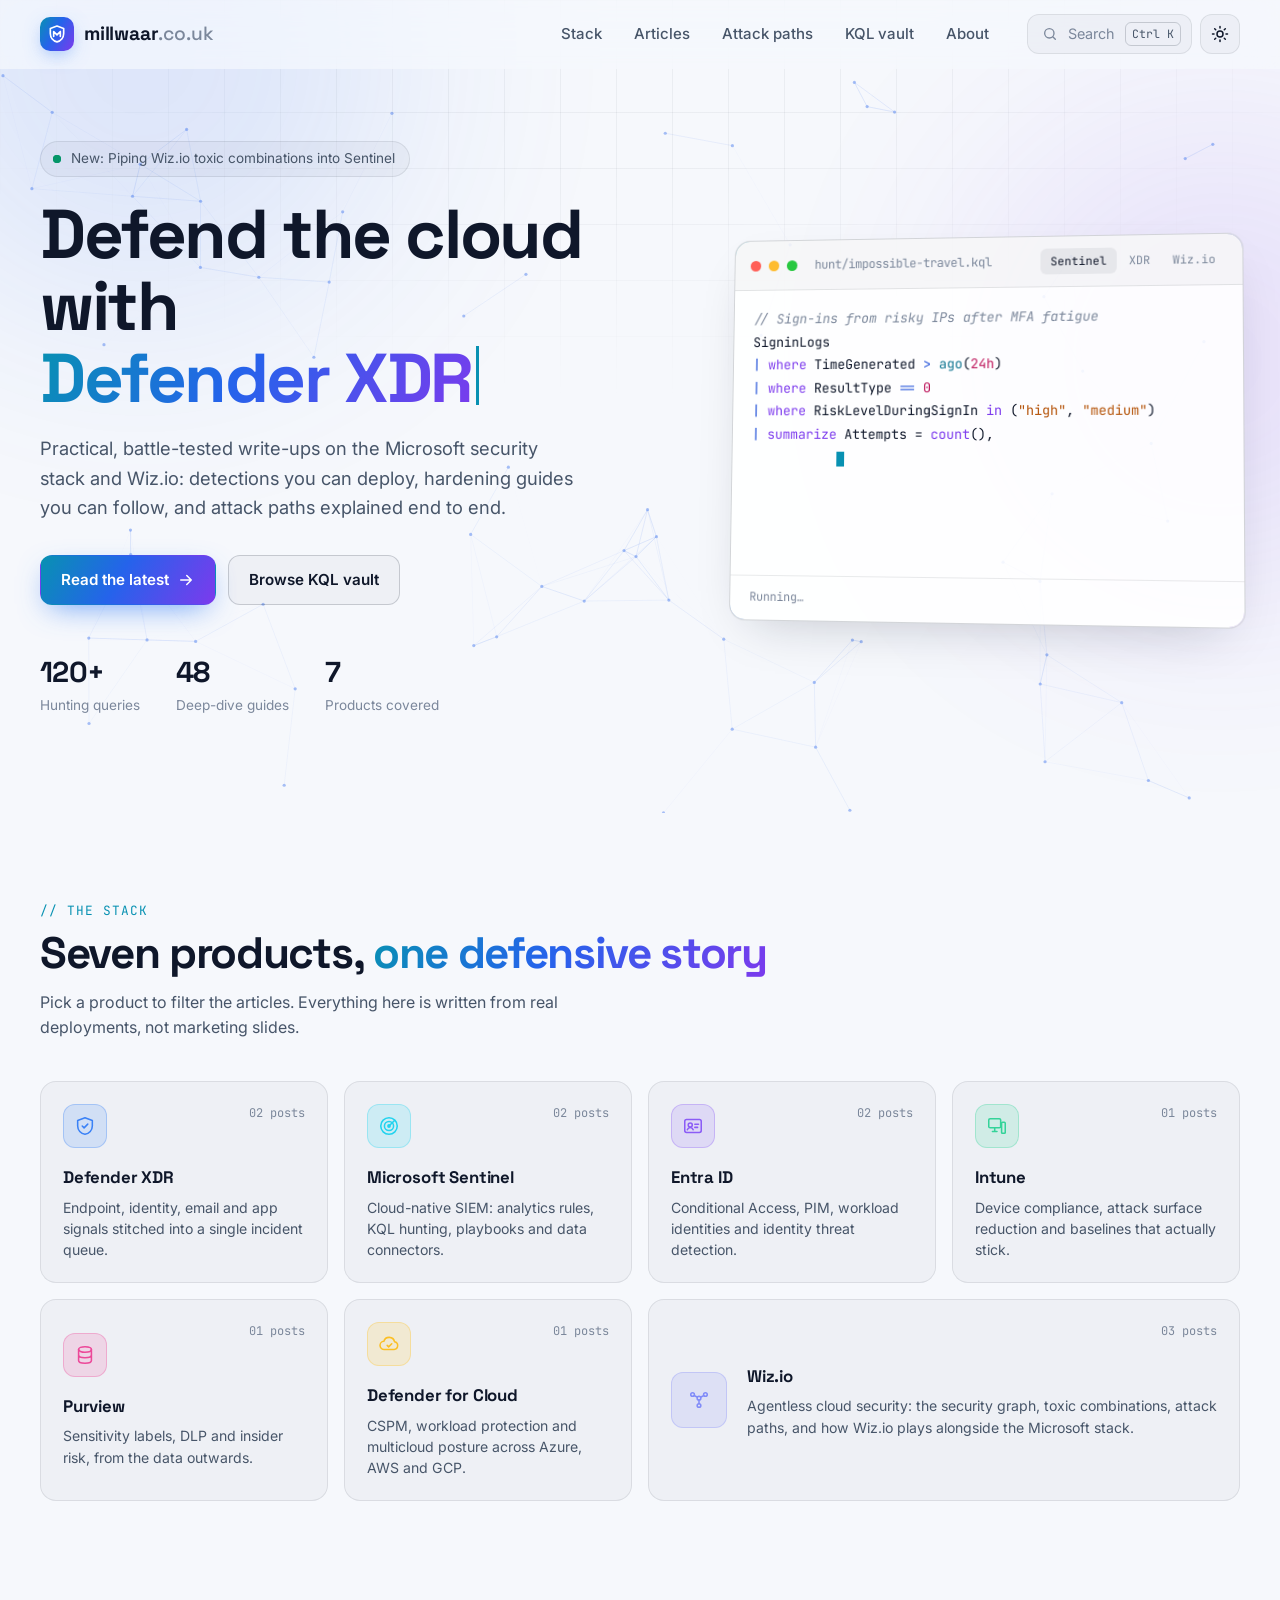
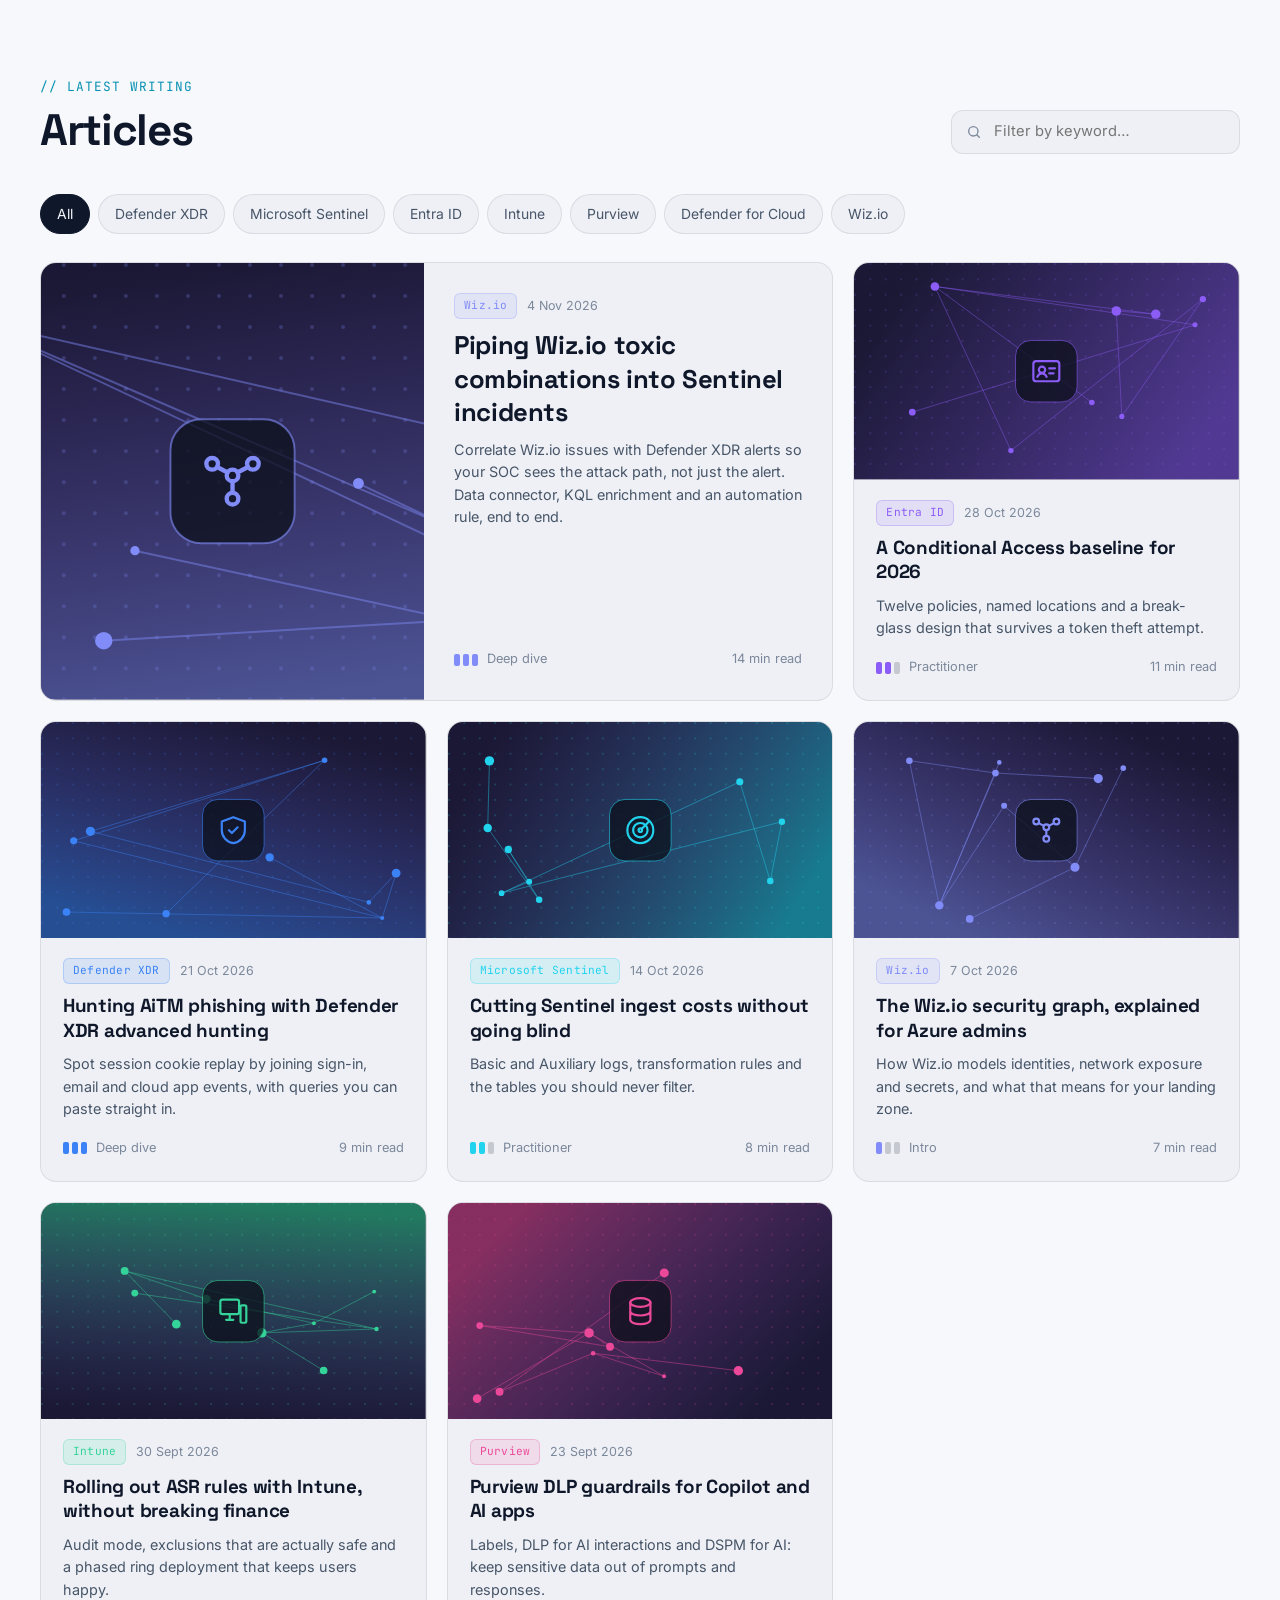
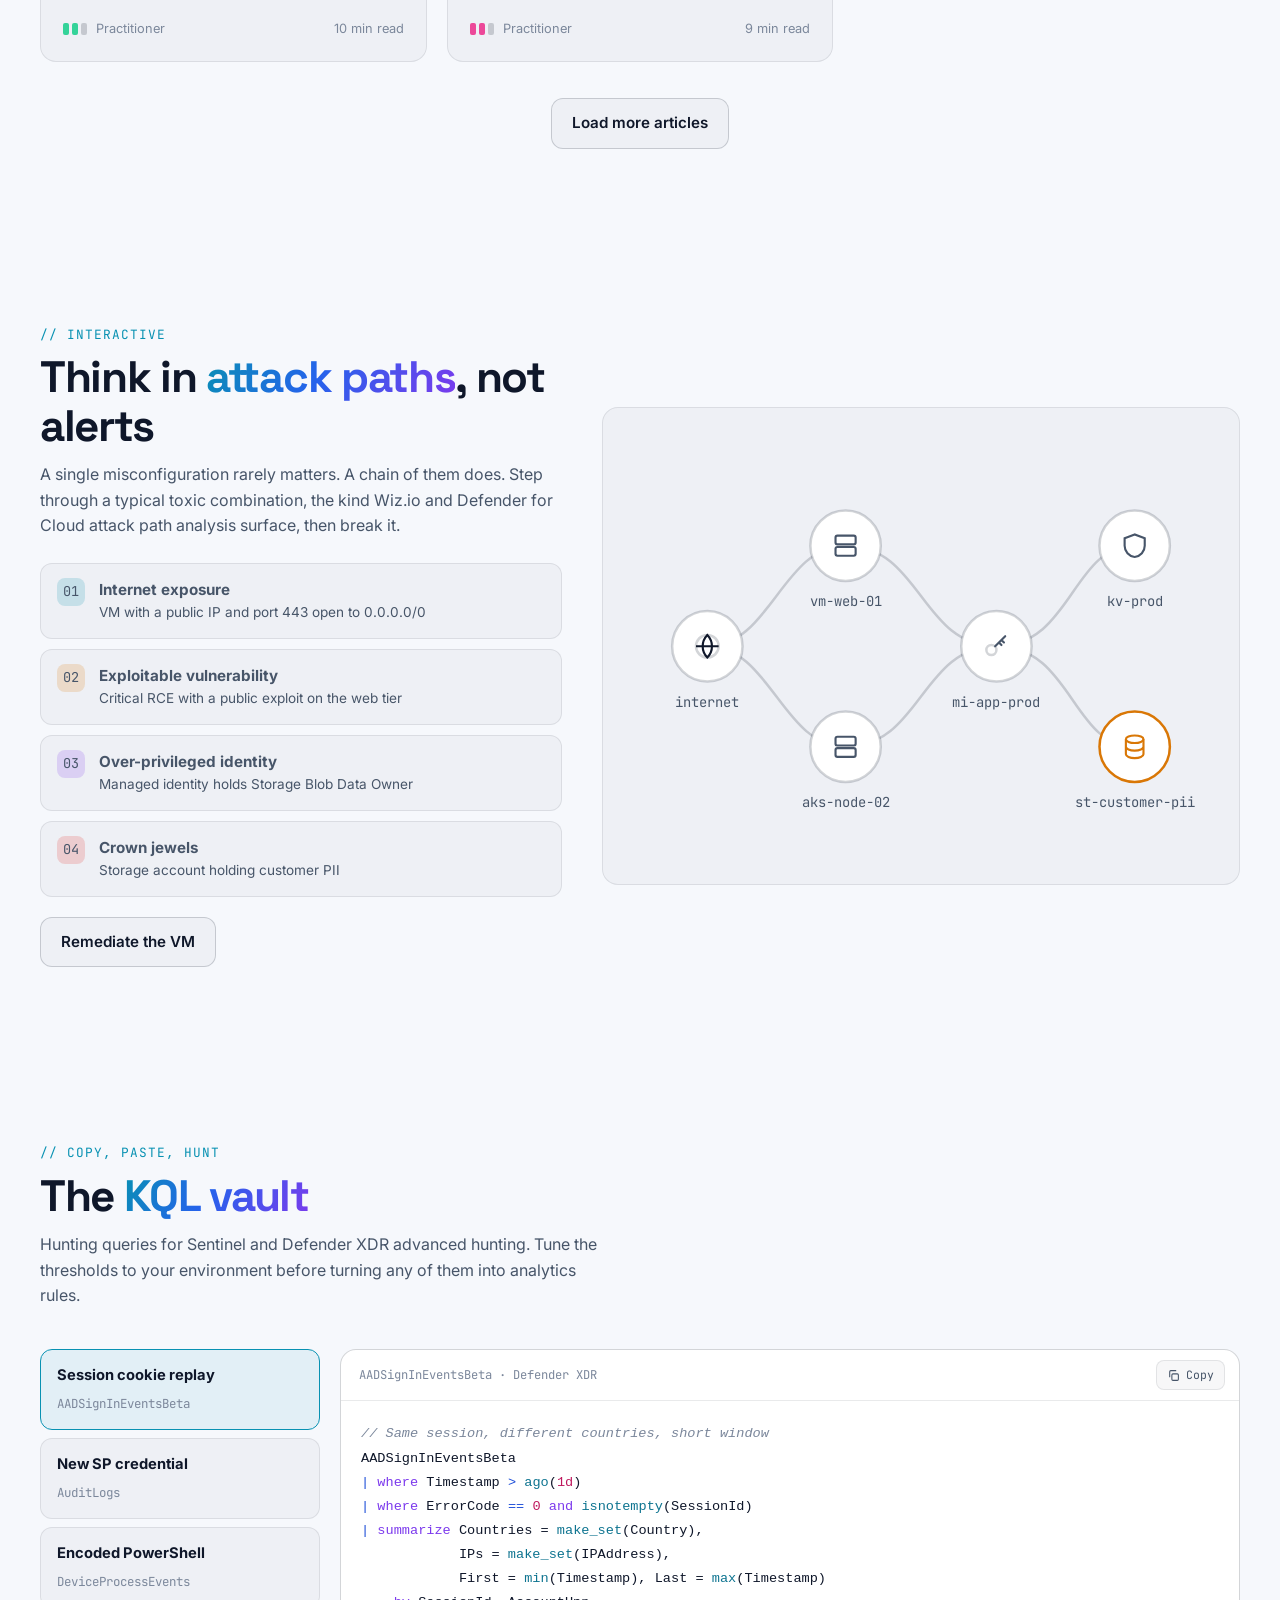
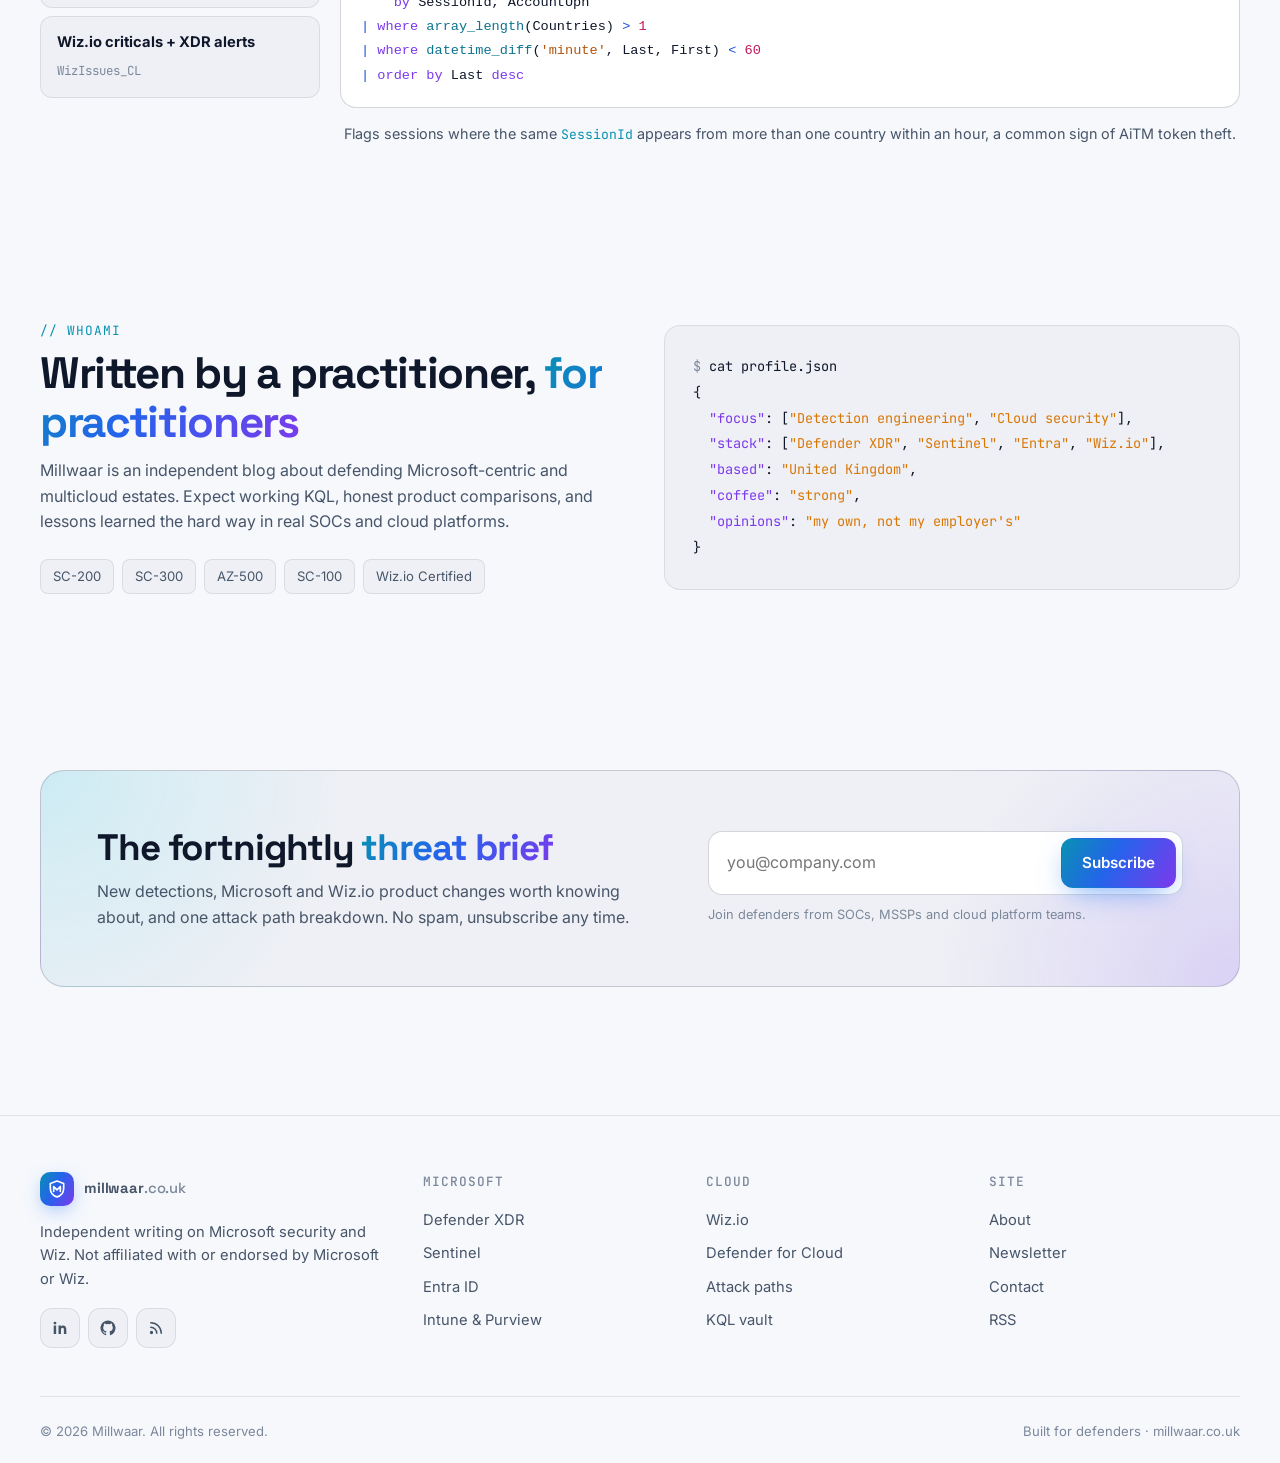
==== commit 94485bf1: "Rename Wiz to Wiz.io across site copy and labels Co-Authored-By: Claude Opus 5.5 <noreply@anthropic." ====
--- a/index.html
+++ b/index.html
@@ -3,11 +3,11 @@
 <head>
   <meta charset="utf-8">
   <meta name="viewport" content="width=device-width, initial-scale=1">
-  <title>Millwaar · Microsoft Security &amp; Wiz</title>
-  <meta name="description" content="Hands-on cyber security writing on the Microsoft security stack (Defender XDR, Sentinel, Entra ID, Intune, Purview, Defender for Cloud) and Wiz cloud security.">
+  <title>Millwaar · Microsoft Security &amp; Wiz.io</title>
+  <meta name="description" content="Hands-on cyber security writing on the Microsoft security stack (Defender XDR, Sentinel, Entra ID, Intune, Purview, Defender for Cloud) and Wiz.io cloud security.">
   <link rel="canonical" href="https://millwaar.co.uk/">
   <meta property="og:type" content="website">
-  <meta property="og:title" content="Millwaar · Microsoft Security & Wiz">
+  <meta property="og:title" content="Millwaar · Microsoft Security & Wiz.io">
   <meta property="og:description" content="Detections, hardening guides and cloud attack paths for defenders running Microsoft security and Wiz.">
   <meta property="og:url" content="https://millwaar.co.uk/">
   <meta name="theme-color" content="#07090f">
@@ -66,9 +66,9 @@
       <canvas class="hero__canvas" aria-hidden="true"></canvas>
       <div class="container hero__inner">
         <div>
-          <span class="eyebrow"><span class="pulse"></span> New: Piping Wiz toxic combinations into Sentinel</span>
-          <h1>Defend the cloud with<br><span class="grad-text typed" data-words='["Defender XDR","Sentinel","Entra ID","Purview","Intune","Wiz"]'>Defender XDR</span></h1>
-          <p class="hero__lead">Practical, battle-tested write-ups on the Microsoft security stack and Wiz: detections you can deploy, hardening guides you can follow, and attack paths explained end to end.</p>
+          <span class="eyebrow"><span class="pulse"></span> New: Piping Wiz.io toxic combinations into Sentinel</span>
+          <h1>Defend the cloud with<br><span class="grad-text typed" data-words='["Defender XDR","Sentinel","Entra ID","Purview","Intune","Wiz.io"]'>Defender XDR</span></h1>
+          <p class="hero__lead">Practical, battle-tested write-ups on the Microsoft security stack and Wiz.io: detections you can deploy, hardening guides you can follow, and attack paths explained end to end.</p>
           <div class="hero__cta">
             <a class="btn btn--primary" href="#articles">Read the latest
               <svg viewBox="0 0 24 24" fill="none" stroke="currentColor" stroke-width="2" stroke-linecap="round" stroke-linejoin="round"><path d="M5 12h14M13 6l6 6-6 6"/></svg></a>
@@ -88,7 +88,7 @@
             <div class="console__tabs" role="tablist">
               <button class="console__tab is-active" data-tab="sentinel" role="tab" aria-selected="true">Sentinel</button>
               <button class="console__tab" data-tab="defender" role="tab" aria-selected="false">XDR</button>
-              <button class="console__tab" data-tab="wiz" role="tab" aria-selected="false">Wiz</button>
+              <button class="console__tab" data-tab="wiz" role="tab" aria-selected="false">Wiz.io</button>
             </div>
           </div>
           <div class="console__body" aria-live="off"></div>
@@ -136,7 +136,7 @@
         <div class="reveal">
           <div class="section__kicker">// interactive</div>
           <h2 class="section__title">Think in <span class="grad-text">attack paths</span>, not alerts</h2>
-          <p class="section__sub">A single misconfiguration rarely matters. A chain of them does. Step through a typical toxic combination, the kind Wiz and Defender for Cloud attack path analysis surface, then break it.</p>
+          <p class="section__sub">A single misconfiguration rarely matters. A chain of them does. Step through a typical toxic combination, the kind Wiz.io and Defender for Cloud attack path analysis surface, then break it.</p>
           <ol class="steps">
             <li><button class="step" data-goto="1" style="--accent:var(--cyan)"><span class="step__n">01</span><span><strong>Internet exposure</strong><span>VM with a public IP and port 443 open to 0.0.0.0/0</span></span></button></li>
             <li><button class="step" data-goto="2" style="--accent:var(--amber)"><span class="step__n">02</span><span><strong>Exploitable vulnerability</strong><span>Critical RCE with a public exploit on the web tier</span></span></button></li>
@@ -220,14 +220,14 @@
           <h2 class="section__title">Written by a practitioner, <span class="grad-text">for practitioners</span></h2>
           <p class="section__sub">Millwaar is an independent blog about defending Microsoft-centric and multicloud estates. Expect working KQL, honest product comparisons, and lessons learned the hard way in real SOCs and cloud platforms.</p>
           <div class="cert-list">
-            <span class="cert">SC-200</span><span class="cert">SC-300</span><span class="cert">AZ-500</span><span class="cert">SC-100</span><span class="cert">Wiz Certified</span>
+            <span class="cert">SC-200</span><span class="cert">SC-300</span><span class="cert">AZ-500</span><span class="cert">SC-100</span><span class="cert">Wiz.io Certified</span>
           </div>
         </div>
         <div class="about__card reveal" aria-label="Profile summary">
 <span class="p">$</span> cat profile.json<br>
 {<br>
 &nbsp;&nbsp;<span class="k">"focus"</span>: [<span class="s">"Detection engineering"</span>, <span class="s">"Cloud security"</span>],<br>
-&nbsp;&nbsp;<span class="k">"stack"</span>: [<span class="s">"Defender XDR"</span>, <span class="s">"Sentinel"</span>, <span class="s">"Entra"</span>, <span class="s">"Wiz"</span>],<br>
+&nbsp;&nbsp;<span class="k">"stack"</span>: [<span class="s">"Defender XDR"</span>, <span class="s">"Sentinel"</span>, <span class="s">"Entra"</span>, <span class="s">"Wiz.io"</span>],<br>
 &nbsp;&nbsp;<span class="k">"based"</span>: <span class="s">"United Kingdom"</span>,<br>
 &nbsp;&nbsp;<span class="k">"coffee"</span>: <span class="s">"strong"</span>,<br>
 &nbsp;&nbsp;<span class="k">"opinions"</span>: <span class="s">"my own, not my employer's"</span><br>
@@ -242,7 +242,7 @@
         <div class="newsletter reveal">
           <div>
             <h2>The fortnightly <span class="grad-text">threat brief</span></h2>
-            <p>New detections, Microsoft and Wiz product changes worth knowing about, and one attack path breakdown. No spam, unsubscribe any time.</p>
+            <p>New detections, Microsoft and Wiz.io product changes worth knowing about, and one attack path breakdown. No spam, unsubscribe any time.</p>
           </div>
           <form class="subscribe-wrap" novalidate>
             <div class="subscribe">
@@ -274,7 +274,7 @@
         </div>
         <div>
           <h4>Cloud</h4>
-          <ul><li><a href="#articles">Wiz</a></li><li><a href="#articles">Defender for Cloud</a></li><li><a href="#attack-paths">Attack paths</a></li><li><a href="#kql">KQL vault</a></li></ul>
+          <ul><li><a href="#articles">Wiz.io</a></li><li><a href="#articles">Defender for Cloud</a></li><li><a href="#attack-paths">Attack paths</a></li><li><a href="#kql">KQL vault</a></li></ul>
         </div>
         <div>
           <h4>Site</h4>
@@ -294,7 +294,7 @@
     <div class="search-modal__panel">
       <div class="search-modal__input">
         <svg viewBox="0 0 24 24" fill="none" stroke="currentColor" stroke-width="2" stroke-linecap="round"><circle cx="11" cy="11" r="7"/><path d="m20 20-3.5-3.5"/></svg>
-        <input type="text" placeholder="Search Sentinel, Wiz, Conditional Access…" aria-label="Search">
+        <input type="text" placeholder="Search Sentinel, Wiz.io, Conditional Access…" aria-label="Search">
         <span class="kbd">Esc</span>
       </div>
       <ul class="search-results" role="listbox"></ul>
